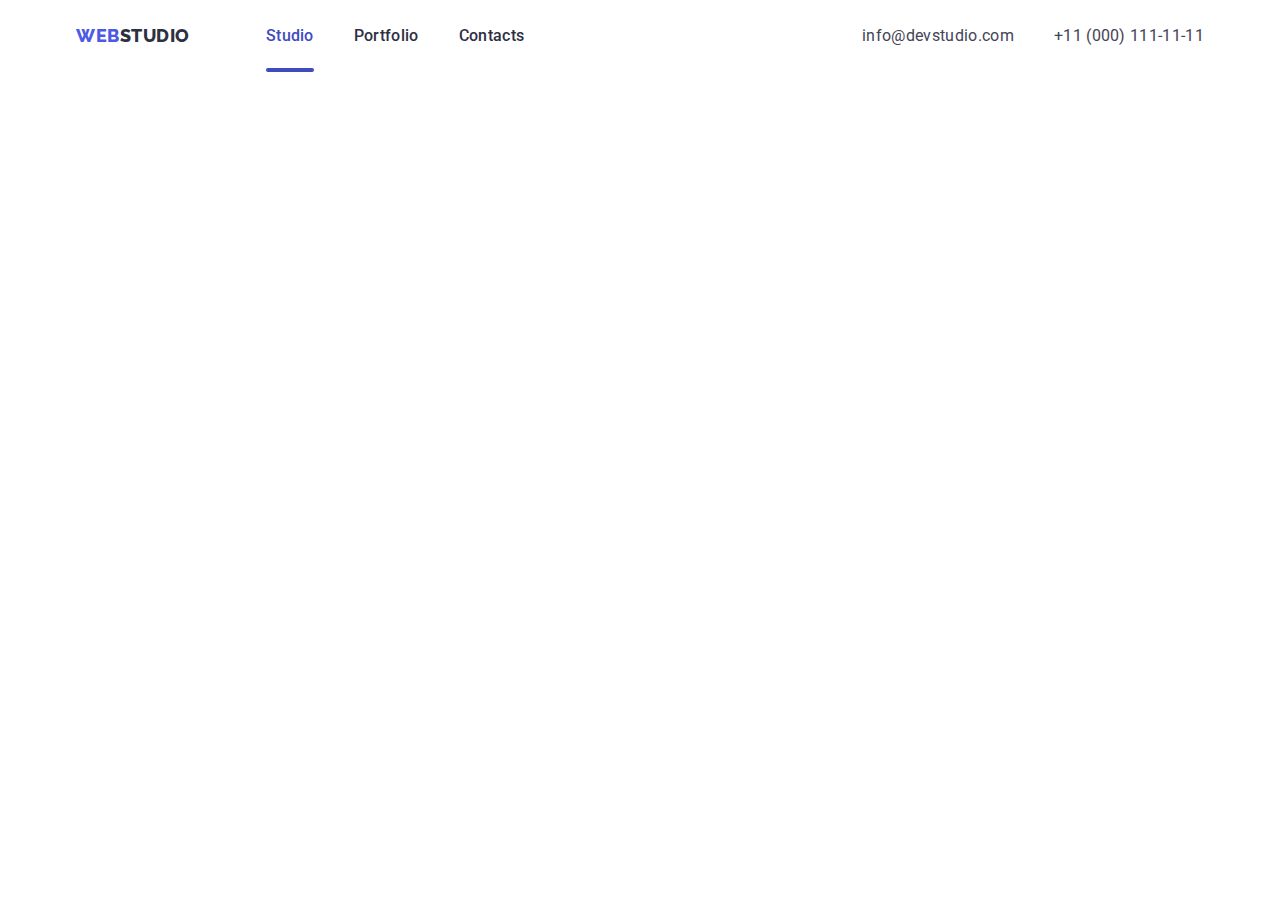
==== index.html @ e3873098 "Ver.0.2" ====
<!DOCTYPE html>
<html lang="en">
	<head>
		<meta charset="UTF-8" />
		<meta http-equiv="X-UA-Compatible" content="IE=edge" />
		<meta name="viewport" content="width=device-width, initial-scale=1.0" />
		<title>WebStudio</title>
		<link rel="preconnect" href="https://fonts.googleapis.com" />
		<link rel="preconnect" href="https://fonts.gstatic.com" crossorigin />
		<link
			href="https://fonts.googleapis.com/css2?family=Raleway:wght@800&family=Roboto:wght@400;500;700&display=swap"
			rel="stylesheet"
		/>
		<link
			rel="stylesheet"
			href="https://cdnjs.cloudflare.com/ajax/libs/modern-normalize/1.1.0/modern-normalize.min.css"
		/>
		<link rel="stylesheet" href="./styles/styleshw7.css" />
		<link rel="stylesheet" href="./styles/mobilestyles.css" />
		<link rel="stylesheet" href="./styles/mobile-menu.css" />
		<link rel="stylesheet" href="./styles/tabletstyles.css" />
		<link rel="stylesheet" href="./styles/desctopstyles.css" />
	</head>
	<body>
		<header>
			<div class="container header-line">
				<nav>
					<a class="logo-head" href="./index.html"><span class="logo-web">WEB</span>STUDIO</a>
					<ul class="navigation-links">
						<li class="nav-link-item"><a href="" class="link active">Studio</a></li>
						<li class="nav-link-item"><a href="./portfolio.html" class="link">Portfolio</a></li>
						<li class="nav-link-item"><a href="" class="link">Contacts</a></li>
					</ul>
				</nav>

				<address>
					<ul class="address-link">
						<li class="addess-link-item"><a href="mailto:info@devstudio.com" class="address">info@devstudio.com</a></li>
						<li class="addess-link-item"><a href="tel:+110001111111" class="address">+11 (000) 111-11-11 </a></li>
					</ul>
				</address>
				<button type="button" class="mobile-menu-open" data-menu-open>
					<svg class="mobile-menu-open-icon" width="32" height="22">
						<use href="./images/icons.svg:icon-Vector-1-converted"></use>
					</svg>
				</button>
			</div>

			<div class="mobile-menu" data-menu>
				<div class="mobile-menu-conainer">
					<button type="button" class="mobile-menu-close-button" data-menu-close>
						<svg class="mobile-menu-close-icon" width="24" height="24">
							<use href="./images/icons.svg:icon-cross"></use>
						</svg>
					</button>

					<ul class="navigation-links-mobile">
						<li class="nav-link-item-mobile">Studio</li>
						<li class="nav-link-item-mobile">Portfolio</li>
						<li class="nav-link-item-mobile">Contacts</li>
					</ul>

					<ul class="address-link-mobile">
						<li class="addess-link-item-mobile"
							><a href="tel:+110001111111" class="address-mobile-phone">+11 (000) 111-11-11 </a></li
						>

						<li class="addess-link-item-mobile"
							><a href="mailto:info@devstudio.com" class="address address-mail-mobile">info@devstudio.com</a></li
						>
					</ul>

					<ul class="card-social-list card-social-list-mobile">
						<li class="card-social-item">
							<a href="" class="card-social-link">
								<svg class="card-social-icon" width="16px" height="16px">
									<use href="./images/icons.svg#icon-instagram"></use>
								</svg> </a
						></li>
						<li class="card-social-item">
							<a href="" class="card-social-link">
								<svg class="card-social-icon" width="16px" height="16px">
									<use href="./images/icons.svg#icon-twitter"></use>
								</svg> </a
						></li>
						<li class="card-social-item">
							<a href="" class="card-social-link">
								<svg class="card-social-icon" width="16px" height="16px">
									<use href="./images/icons.svg#icon-facebook"></use>
								</svg> </a
						></li>
						<li class="card-social-item">
							<a href="" class="card-social-link">
								<svg class="card-social-icon" width="16px" height="16px">
									<use href="./images/icons.svg#icon-linkedin"></use>
								</svg> </a
						></li>
					</ul>
				</div>
			</div>
		</header>

		<!-- <main>
			
			<section class="hero-section">
				<div class="container">
				<h1 class="hero-section-title">Effective Solutions <br> for Your Business</h1>
				<button type="button" data-modal-open class="hero-section-button">Order Service</button>
				</div>
                </section>
			
			

			
			<section class="section-2">
				<div class="container">
				<h2 hidden>Our advantages</h2>
				<ul class="title-list">
					<li >
						<div class="symbol-list-item">
						            <svg class="symbol-list-icon" width="64px">
										<use href="./images/icons.svg#icon-antenna"></use>
									</svg>
						</div>
							
						<h3>Strategy</h3>
						<p class="main-paragraph"> Our goal is to identify the business problem to walk away with the perfect and creative solution. </p>
					</li>
					<li>
						<div class="symbol-list-item">
								    <svg class="symbol-list-icon" width="64px">
										<use href="./images/icons.svg#icon-clock"></use>
									</svg>
							</div>
						<h3>Punctuality</h3>
						<p class="main-paragraph"> Bring the key message to the brand's audience for the best price within the shortest possible time. </p>
					</li>
					<li>
						<div class="symbol-list-item">
								    <svg class="symbol-list-icon" width="64px">
										<use href="./images/icons.svg#icon-diagram"></use>
									</svg>
								
							</div>
						<h3>Diligence</h3>
						<p class="main-paragraph">
							Research and confirm brands that present the strongest digital growth opportunities and minimize risk.
						</p>
					</li>
					<li>
						<div class="symbol-list-item">
								    <svg class="symbol-list-icon" width="64px">
										<use href="./images/icons.svg#icon-astronaut"></use>
									</svg>
						</div>
						<h3>Technologies</h3>
						<p class="main-paragraph"> Design practice focused on digital experiences. We bring forth a deep passion for problem-solving. </p>
					</li>
				</ul>
				</div>
			</section>

		
			<section class="section-3">
				<div class="container">
				<h2 class="our-work-title">What are we doing</h2>
				<ul class="visual-list">
					<li class="visual-work">
						<img src="./images/img21.jpg" alt="PC monitor that shows nice site" width="360" />
					</li>
					<li class="visual-work">
						<img src="./images/img22.jpg" alt="phone display that shows nice application" width="360" />
					</li>
					<li class="visual-work">
						<img src="./images/img23.jpg" alt="laptop and phone with the same picture on thair displays" width="360" />
					</li>
				</ul>
				</div>
			</section>

			
			<section class="fourth-section">
				<div class="container">
				<h2 class="our-team-title">Our Team</h2>
				<ul class="card-titles">
					<li class="team-card">
						<img src="./images/img31.jpg" alt="male photo" width="264" />
						<div class="team-card-sign">
						<h3>Mark Guerrero</h3>
						<p>Product Designer</p>
						<ul class="card-social-list">
							<li class="card-social-item">
								<a href="" class="card-social-link">
									<svg class="card-social-icon" width="16px" height="16px">
										<use href="./images/icons.svg#icon-instagram"></use>
									</svg>
								</a></li>
							<li class="card-social-item">
								<a href="" class="card-social-link">
									<svg class="card-social-icon" width="16px" height="16px">
										<use href="./images/icons.svg#icon-twitter"></use>
									</svg>
								</a></li>
							<li class="card-social-item">
								<a href="" class="card-social-link">
									<svg class="card-social-icon" width="16px" height="16px">
										<use href="./images/icons.svg#icon-facebook"></use>
									</svg>
								</a></li>
							<li class="card-social-item">
								<a href="" class="card-social-link">
									<svg class="card-social-icon" width="16px" height="16px">
										<use href="./images/icons.svg#icon-linkedin"></use>
									</svg>
								</a></li>
						</ul>
						</div>
					</li>

					<li class="team-card">
						<img src="./images/img32.jpg" alt="male photo" width="264" />
						<div class="team-card-sign">
						<h3>Tom Ford</h3>
						<p>Frontend Developer</p>
						<ul class="card-social-list">
							<li class="card-social-item">
								<a href="" class="card-social-link">
									<svg class="card-social-icon" width="16px" height="16px">
										<use href="./images/icons.svg#icon-instagram"></use>
									</svg>
								</a></li>
							<li class="card-social-item">
								<a href="" class="card-social-link">
									<svg class="card-social-icon" width="16px" height="16px">
										<use href="./images/icons.svg#icon-twitter"></use>
									</svg>
								</a></li>
							<li class="card-social-item">
								<a href="" class="card-social-link">
									<svg class="card-social-icon" width="16px" height="16px">
										<use href="./images/icons.svg#icon-facebook"></use>
									</svg>
								</a></li>
							<li class="card-social-item">
								<a href="" class="card-social-link">
									<svg class="card-social-icon" width="16px" height="16px">
										<use href="./images/icons.svg#icon-linkedin"></use>
									</svg>
								</a></li>
						</ul>
						</div>
					</li>

					<li class="team-card">
						<img src="./images/img33.jpg" alt="female photo" width="264" />
						<div class="team-card-sign">
						<h3>Camila Garcia</h3>
						<p>Marketing</p>
						<ul class="card-social-list">
							<li class="card-social-item">
								<a href="" class="card-social-link">
									<svg class="card-social-icon" width="16px" height="16px">
										<use href="./images/icons.svg#icon-instagram"></use>
									</svg>
								</a></li>
							<li class="card-social-item">
								<a href="" class="card-social-link">
									<svg class="card-social-icon" width="16px" height="16px">
										<use href="./images/icons.svg#icon-twitter"></use>
									</svg>
								</a></li>
							<li class="card-social-item">
								<a href="" class="card-social-link">
									<svg class="card-social-icon" width="16px" height="16px">
										<use href="./images/icons.svg#icon-facebook"></use>
									</svg>
								</a></li>
							<li class="card-social-item">
								<a href="" class="card-social-link">
									<svg class="card-social-icon" width="16px" height="16px">
										<use href="./images/icons.svg#icon-linkedin"></use>
									</svg>
								</a></li>
						</ul>
						</div>
					</li class="team-card">

					<li class="team-card">
						<img src="./images/img34.jpg" alt="male photo" width="264" />
						<div class="team-card-sign">
						<h3>Daniel Wilson</h3>
						<p>UI Designer</p>
						<ul class="card-social-list">
							<li class="card-social-item">
								<a href="" class="card-social-link">
									<svg class="card-social-icon" width="16px" height="16px">
										<use href="./images/icons.svg#icon-instagram"></use>
									</svg>
								</a></li>
							<li class="card-social-item">
								<a href="" class="card-social-link">
									<svg class="card-social-icon" width="16px" height="16px">
										<use href="./images/icons.svg#icon-twitter"></use>
									</svg>
								</a></li>
							<li class="card-social-item">
								<a href="" class="card-social-link">
									<svg class="card-social-icon" width="16px" height="16px">
										<use href="./images/icons.svg#icon-facebook"></use>
									</svg>
								</a></li>
							<li class="card-social-item">
								<a href="" class="card-social-link">
									<svg class="card-social-icon" width="16px" height="16px">
										<use href="./images/icons.svg#icon-linkedin"></use>
									</svg>
								</a></li>
						</ul>
						</div>
					</li>
				</ul>
				</div>
			</section>
		</main>

		<section class="section-fifth">
			<div class="container">
				<h2 class="customers-title">Customers</h2>
				<ul class="customers-list">
					<li class="customers-list-item">
						<a href="" class="customers-list-link">
							<svg class="customers-list-icon" width="104px" height="56px">
								<use href="./images/icons.svg#icon-logo1"></use>
							</svg>
						</a>
					</li>
					<li class="customers-list-item">
						<a href="" class="customers-list-link">
							<svg class="customers-list-icon" width="104px" height="56px">
								<use href="./images/icons.svg#icon-logo2"></use>
							</svg>
						</a>
					</li>
					<li class="customers-list-item">
						<a href="" class="customers-list-link">
							<svg class="customers-list-icon" width="104px" height="56px">
								<use href="./images/icons.svg#icon-logo3"></use>
							</svg>
						</a>
					</li>
					<li class="customers-list-item">
						<a href="" class="customers-list-link">
							<svg class="customers-list-icon" width="104px" height="56px">
								<use href="./images/icons.svg#icon-logo4"></use>
							</svg>
						</a>
					</li>
					<li class="customers-list-item">
						<a href="" class="customers-list-link">
							<svg class="customers-list-icon" width="104px" height="56px">
								<use href="./images/icons.svg#icon-logo5"></use>
							</svg>
						</a>
					</li>
					<li class="customers-list-item">
						<a href="" class="customers-list-link">
							<svg class="customers-list-icon" width="104px" height="56px">
								<use href="./images/icons.svg#icon-logo6"></use>
							</svg>
						</a>
					</li>
				</ul>
			</div>
			

		</section>


		<footer>
			<div class="container footer-line">
			<div> 
			<a class="logo-footer" href="./index.html"><span class="logo-web">WEB</span>STUDIO</a>
			<p class="footer-text"> Increase the flow of customers and sales for your business with digital marketing & growth solutions. </p>
			</div>
			<div class="social-media">
				<h4 class="social-media-title">Social media</h4>
				<ul class="social-media-list">
					<li class="cocial-media-item">
						<a href="" class="social-media-link">
							<svg class="social-media-icon" width="24px" height="24px">
								<use href="./images/icons.svg#icon-instagram"></use>
							</svg>
						</a>
					</li>
					<li class="cocial-media-item">
						<a href="" class="social-media-link">
							<svg class="social-media-icon" width="24px" height="24px">
								<use href="./images/icons.svg#icon-twitter"></use>
							</svg>
						</a>
					</li>
					<li class="cocial-media-item">
						<a href="" class="social-media-link">
							<svg class="social-media-icon" width="24px" height="24px">
								<use href="./images/icons.svg#icon-facebook"></use>
							</svg>
						</a>
					</li>
					<li class="cocial-media-item">
						<a href="" class="social-media-link">
							<svg class="social-media-icon" width="24px" height="24px">
								<use href="./images/icons.svg#icon-linkedin"></use>
							</svg>
						</a>
					</li>
				</ul>
			</div>
			



			<div class="subscribe-form">
               <h4 class="subscribe-title">Subscribe</h4>
			   <form class="subscribe-form-item">
				<label class="subscribe-field-item">
					<input type="email" class="email-text" name="mail" id="mail" placeholder="E-mail">
				</label>
				<button type="submit" class="subscribe-title-item">
					<ul class="subscribe-field">
						<li class="subscribe-style-title">Subscribe</li>
						<li><a href="">
							<svg class="subscribe-svg-item" width="24px" height="20px">
								<use href="./images/icons.svg#icon-plane"></use></svg></a></li>
					</ul>
				</button>
			   </form>

			</div>
		</div>
		</footer>
		



		<div class="backdrop is-hidden" data-modal>
			<div class="modal">
				<button type="button" data-modal-close class="modal-close">
					<svg class="modal-close-btn-icon" width="8px" height="8px">
						<use href="./images/icons.svg#icon-cross"></use>
					</svg>
				</button>
				<h3 class="modal-window-title">Leave your contacts and we will call you back</h3>
				<form class="modal-form">
					
					    <label for="name" class="form-title">Name</label>
						<div class="input-with-icon">
					      <input type="text" name="name" id="name" class="form-input">
					      
							<svg class="form-logo-item" width="12px" height="12px">
							<use href="./images/icons.svg#icon-personicon"></use></svg>
						</div>
					
					<label for="tel" class="form-title">Phone</label>
					<div class="input-with-icon">
					<input type="tel" name="phone" id="tel" class="form-input">
					
						<svg class="form-logo-item" width="13px" height="13px">
						<use href="./images/icons.svg#icon-phoneicon"></use></svg>
				   </div>

					<label for="mail-title" class="form-title" >Email</label>
					<div class="input-with-icon">
					<input type="email" name="mail" id="mail-title" class="form-input">
					
						<svg class="form-logo-item form-logo-item-mail" width="15px" height="12px">
						<use href="./images/icons.svg#icon-mailicon"></use></svg>
				    </div>
				
					<label for="comment" class="form-title">Comment</label>
					<textarea name="comment" id="comment" rows="10" class="comment-input"></textarea>

				
					<input class="checkbox" type="checkbox" name="user-agreement-confirmation" value="" id="checkbox-agree">
                    <label class="agriment-item" for="checkbox-agree">I accept the terms and conditions of the <a href="" class="privat-policy-item">Privacy Policy</a></label>

					
					<div class="form-send-button">
						<button type="submit" class="send-button-item">Send</button>
					</div>
					
				</form>
			</div>
		</div>
		<script src="./js/modal.js"></script>-->
		<script src="./js/mobile-menu.js"></script>
	</body>
</html>
---- styles/styleshw7.css ----
:root {
	--primary-title-color: #2e2f42;
	--primary-text-color: #434455;
	--secondary-background-color: #2e2f42;
	--hover-link-color: #404bbf;
}
/* --------styles reset------ */
h1,
h2,
h3,
h4,
h5,
p {
	margin: 0;
	padding: 0;
}
img {
	display: block;
	width: 100%;
	height: auto;
}
.section {
	margin-top: 0;
	margin-bottom: 0;
}
ul {
	margin: 0;
	padding: 0;
}
/* due to this we can cancell default outline !!!!!!!!!!!!!! */
input,
textarea {
	outline: none;
}
/* ___________________________________________________________ */
/* --------------------------------- */

body {
	background-color: #fff;
	color: #434455;

	font-family: Roboto;
	font-size: 16px;
	font-weight: 400;
	line-height: 1.5;
	letter-spacing: 0.02em;

	list-style: none;
	margin: 0;
}

ul {
	list-style-type: none;
}
/* -------------------------------------------------------head and footer---------------------------------------------- */
/* ---------logo head------------ */
.logo-head,
.logo-footer {
	font-family: Raleway;
	font-size: 18px;
	font-weight: 800;
	line-height: 1.33;
	letter-spacing: 0.03em;
}
.logo-head {
	color: var(--primary-title-color);
}
/* ------------logo footer---------- */
.logo-footer {
	color: #f4f4fd;
}
.logo-web {
	color: #4d5ae5;
}

/* delating outlines of the links  */
a {
	text-decoration: none;
}
/* ---------- */

.navigation-links .link {
	font-size: 16px;
	font-weight: 500;
	line-height: 1.5;
	letter-spacing: 0.02em;

	color: var(--primary-title-color);

	transition-property: color;
	transition-duration: 250ms;
	transition-timing-function: cubic-bezier(0.4, 0, 0.2, 1);
}

.navigation-links .link:focus,
.navigation-links .link:hover {
	color: var(--hover-link-color);
}

.border-header {
	border-bottom: 1px solid #e7e9fc;
}

/* changing address font and color */
.address {
	font-style: normal;
	font-family: Roboto;
	font-size: 16px;
	font-weight: 400;
	line-height: 1.5;
	letter-spacing: 0.02em;

	color: var(--primary-text-color);

	transition-property: color;
	transition-duration: 250ms;
	transition-timing-function: cubic-bezier(0.4, 0, 0.2, 1);
}

.address:focus,
.address:hover {
	color: var(--hover-link-color);
}
/* _____________________________________________________________________________________________________________________________________ */

.container {
	width: 100%;
	padding-left: 15px;
	padding-right: 15px;
	margin: 0 auto;
}

.header-line {
	display: flex;
	/* align-items: center; */
	/* padding-top: 24px;
	padding-bottom: 24px; */
}
---- styles/mobilestyles.css ----
@media screen and (min-width: 480px) {
	.container {
		max-width: 428px;
	}
	.navigation-links .active::after {
		content: "";
		display: block;
		width: 100%;
		height: 4px;
		background-color: var(--hover-link-color); /* change to the desired color */
		margin-top: 5px;
		/* adjust to the desired distance from the link */
		border-radius: 2px;
		position: relative;
		bottom: -14.5px;
	}
}

@media screen and (min-width: 0) and (max-width: 767px) {
	.header-line {
		padding-top: 24px;
		padding-bottom: 24px;
	}
	.navigation-links,
	.address-link {
		display: none;
	}
	.mobile-menu-open {
		margin-left: auto;
	}

	.mobile-menu-open {
		background-color: transparent;
		padding: 0;
		line-height: 0;
		/* border: none; */

		/* background-color: aqua; */

		/* display: inline-block;
		stroke-width: 0;
		stroke: tomato;
		fill: tomato;
		color: aquamarine; */
	}
	.mobile-menu-open-icon {
		fill: tomato;
	}
	button {
		cursor: pointer;
	}

	/* button,
	input[type="button"],
	input[type="submit"] {
		cursor: pointer;
	} */

	/* ____________________________mobile menu________________________________________ */
	.mobile-menu {
		position: fixed;
		width: 100%;
		height: 100%;

		top: 0;
		left: 0;
		z-index: 1000;

		background-color: #fcfcfc;

		opacity: 0;
		visibility: hidden;
		pointer-events: none;
		transition: opacity 500ms linear visibility 500ms linear;
	}
	.mobile-menu.is-open {
		opacity: 1;
		visibility: visible;
		pointer-events: auto;
	}

	/* .mobile-menu-conainer {
		position: relative;
		padding-left: 40px;
		padding-right: 24px;
	} */
	.mobile-menu-conainer {
		display: flex;
		flex-direction: column;
		position: relative;
		padding-left: 40px;
		padding-right: 24px;
		padding-top: 80px;
		background-color: aqua;
		height: 100%;
	}

	.mobile-menu-close-button {
		position: absolute;
		top: 24px;
		right: 24px;

		padding: 0;
		background-color: transparent;
		border: none;
		background-color: tomato;
		border-radius: 50%;
	}

	.mobile-menu-close-icon {
		display: block;
		/* fill: aqua; */
	}

	/* .address-link-mobile {
		
	} */

	.card-social-list-mobile {
		display: flex;
		justify-content: space-between;
		margin-top: auto;
		padding-bottom: 40px;
	}
	.card-social-list-mobile:last-child {
		padding-right: 40px;
	}

	.nav-link-item-mobile:not(:last-child) {
		margin-bottom: 40px;
	}

	.nav-link-item-mobile {
		font-size: 36px;
		font-weight: 700;
		line-height: 0.9;
		letter-spacing: 0.02em;
		text-align: left;
		color: #2e2f42;
	}
	.address-mobile-phone {
		/* padding-right: 35px; */
		font-size: 36px;
		font-weight: 700;
		line-height: 0.9;
		letter-spacing: 0.02em;
		text-align: left;

		color: #4d5ae5;
		/* margin-top: 284px; */
		/* margin-bottom: 40px; */
	}
	.address-mail-mobile {
		font-size: 20px;
		font-weight: 500;
		line-height: 24px;
		letter-spacing: 0.02em;
		text-align: left;
	}
}
---- styles/mobile-menu.css ----
/* .mobile-menu {
	position: fixed;
	width: 100%;
	height: 100%;
	top: 0;
	left: 0;

	background-color: #fcfcfc;
} */
---- styles/tabletstyles.css ----
@media screen and (min-width: 768px) {
	.container {
		max-width: 768px;
	}
	.header-line {
		display: flex;
		justify-content: space-between;
	}
	nav {
		display: flex;
	}

	.navigation-links {
		display: flex;
		gap: 40px;
	}
	.mobile-menu-open {
		display: none;
	}
	.navigation-links .active::after {
		content: "";
		display: block;
		width: 100%;
		height: 4px;
		background-color: var(--hover-link-color); /* change to the desired color */
		margin-top: 5px;
		/* adjust to the desired distance from the link */
		border-radius: 2px;
		position: relative;
		bottom: -14.5px;
	}
	nav .link.active {
		color: var(--hover-link-color);
	}

	.mobile-menu {
		display: none;
	}
}

@media screen and (min-width: 768px) and (max-width: 1199px) {
	.logo-head {
		margin-right: 120px;
	}

	.address {
		font-family: Roboto;
		font-size: 12px;
		font-weight: 400;
		line-height: 0.86;
		letter-spacing: 0.04em;
		text-align: left;
	}
	nav {
		padding-top: 24px;
	}
	.address-link {
		margin: 0;
		padding-top: 14px;
		padding-bottom: 16px;
	}
	.addess-link-item:not(:last-child) {
		margin-bottom: -4px;
	}
}
---- styles/desctopstyles.css ----
@media screen and (min-width: 1200px) {
	.container {
		max-width: 1158px;
	}

	.address-link {
		display: flex;
	}
	.addess-link-item:not(:last-child) {
		margin-right: 40px;
	}

	.logo-head {
		margin-right: 76px;
	}

	.header-line {
		padding-top: 24px;
		padding-bottom: 24px;
	}
}
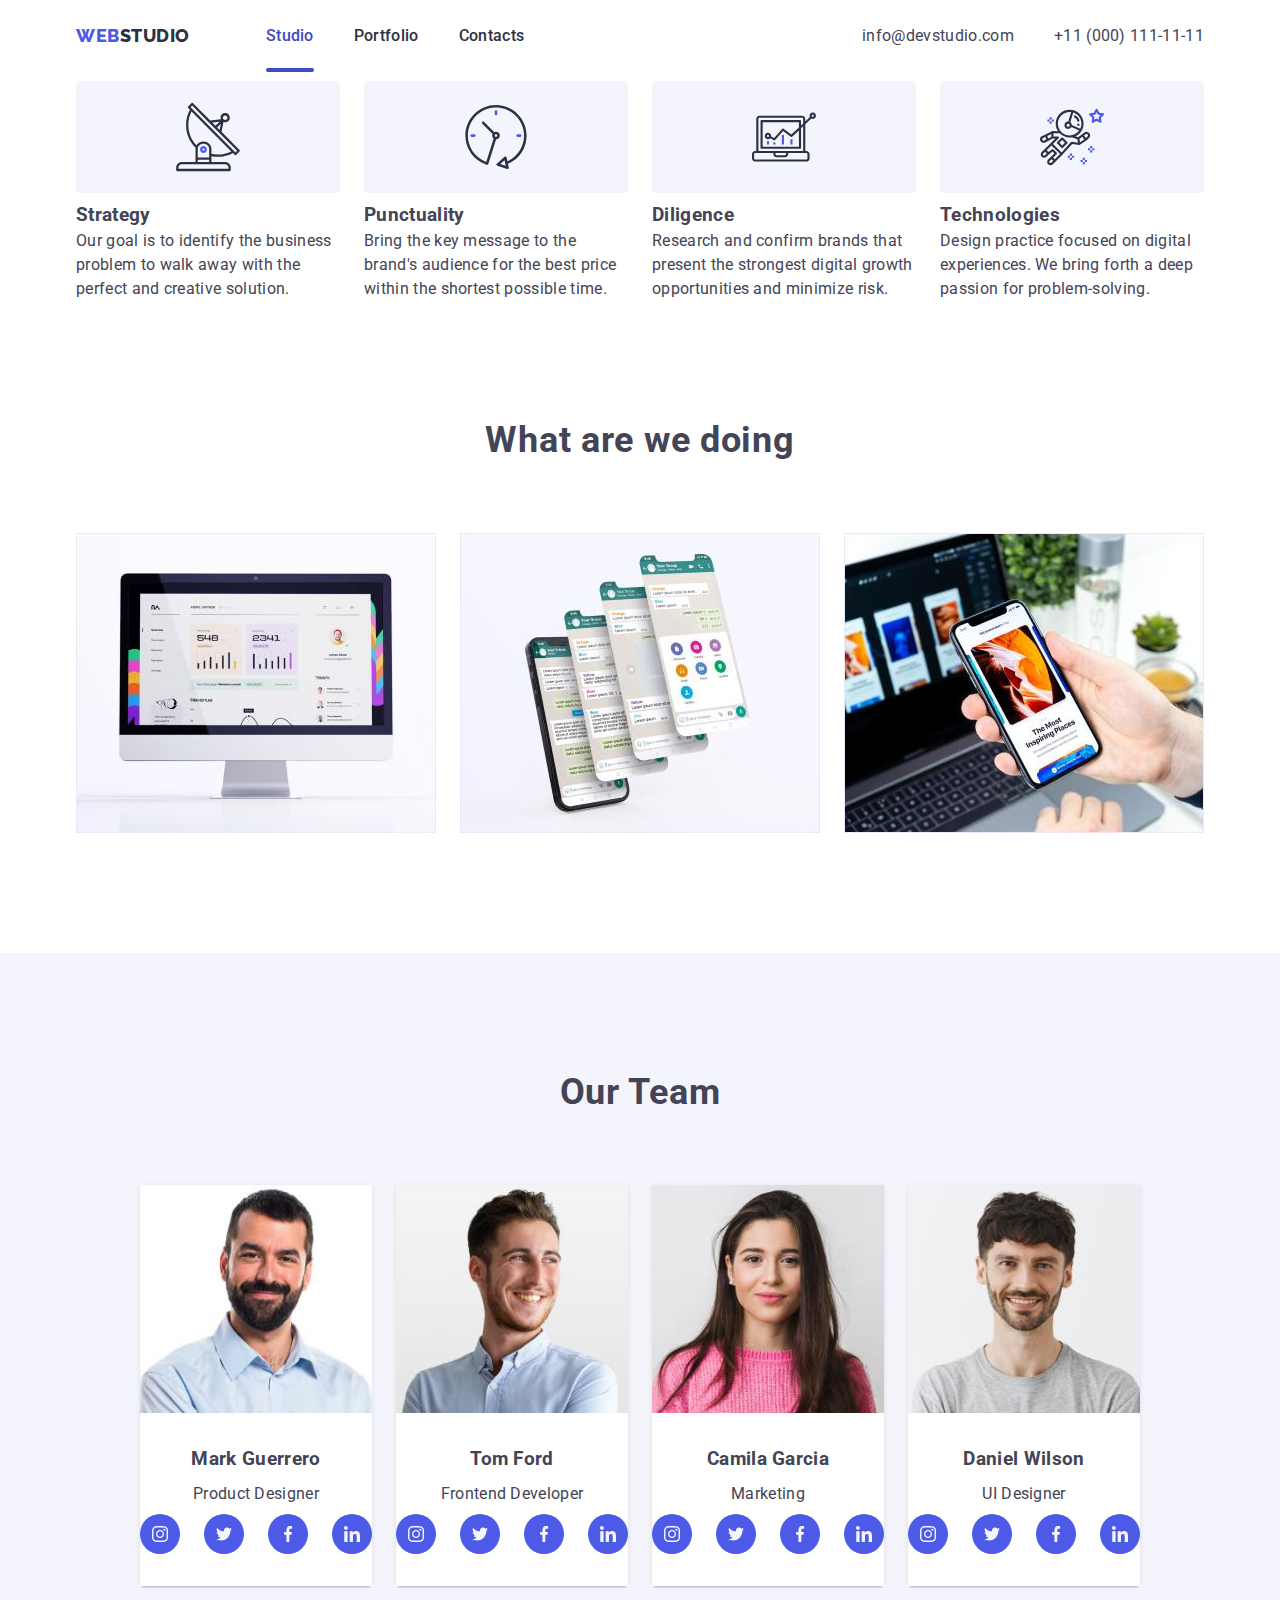
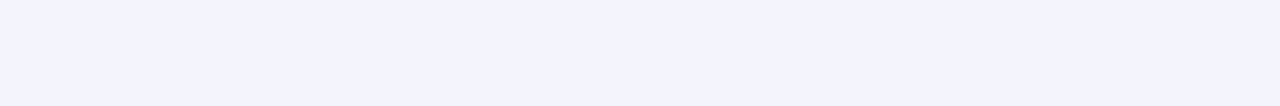
==== commit dccd1356: "ver.2" ====
--- a/index.html
+++ b/index.html
@@ -100,94 +100,100 @@
 			</div>
 		</header>
 
-		<!-- <main>
-			
-			<section class="hero-section">
+		<main>
+			<!-- <section class="hero-section">
 				<div class="container">
-				<h1 class="hero-section-title">Effective Solutions <br> for Your Business</h1>
-				<button type="button" data-modal-open class="hero-section-button">Order Service</button>
+					<h1 class="hero-section-title"
+						>Effective Solutions <br />
+						for Your Business</h1
+					>
+					<button type="button" data-modal-open class="hero-section-button">Order Service</button>
 				</div>
-                </section>
-			
-			
-
-			
+			</section> -->
+
 			<section class="section-2">
 				<div class="container">
-				<h2 hidden>Our advantages</h2>
-				<ul class="title-list">
-					<li >
-						<div class="symbol-list-item">
-						            <svg class="symbol-list-icon" width="64px">
-										<use href="./images/icons.svg#icon-antenna"></use>
-									</svg>
-						</div>
-							
-						<h3>Strategy</h3>
-						<p class="main-paragraph"> Our goal is to identify the business problem to walk away with the perfect and creative solution. </p>
-					</li>
-					<li>
-						<div class="symbol-list-item">
-								    <svg class="symbol-list-icon" width="64px">
-										<use href="./images/icons.svg#icon-clock"></use>
-									</svg>
+					<h2 hidden>Our advantages</h2>
+					<ul class="title-list">
+						<li class="title-list-mobile">
+							<div class="symbol-list-item">
+								<svg class="symbol-list-icon" width="64px">
+									<use href="./images/icons.svg#icon-antenna"></use>
+								</svg>
 							</div>
-						<h3>Punctuality</h3>
-						<p class="main-paragraph"> Bring the key message to the brand's audience for the best price within the shortest possible time. </p>
-					</li>
-					<li>
-						<div class="symbol-list-item">
-								    <svg class="symbol-list-icon" width="64px">
-										<use href="./images/icons.svg#icon-diagram"></use>
-									</svg>
-								
+
+							<h3 class="mobile-h3-title">Strategy</h3>
+							<p class="main-paragraph main-paragraph-mobile">
+								Our goal is to identify the business problem to walk away with the perfect and creative solution.
+							</p>
+						</li>
+						<li class="title-list-mobile">
+							<div class="symbol-list-item">
+								<svg class="symbol-list-icon" width="64px">
+									<use href="./images/icons.svg#icon-clock"></use>
+								</svg>
 							</div>
-						<h3>Diligence</h3>
-						<p class="main-paragraph">
-							Research and confirm brands that present the strongest digital growth opportunities and minimize risk.
-						</p>
-					</li>
-					<li>
-						<div class="symbol-list-item">
-								    <svg class="symbol-list-icon" width="64px">
-										<use href="./images/icons.svg#icon-astronaut"></use>
-									</svg>
-						</div>
-						<h3>Technologies</h3>
-						<p class="main-paragraph"> Design practice focused on digital experiences. We bring forth a deep passion for problem-solving. </p>
-					</li>
-				</ul>
+							<h3 class="mobile-h3-title">Punctuality</h3>
+							<p class="main-paragraph">
+								Bring the key message to the brand's audience for the best price within the shortest possible time.
+							</p>
+						</li>
+						<li class="title-list-mobile">
+							<div class="symbol-list-item">
+								<svg class="symbol-list-icon" width="64px">
+									<use href="./images/icons.svg#icon-diagram"></use>
+								</svg>
+							</div>
+							<h3 class="mobile-h3-title">Diligence</h3>
+							<p class="main-paragraph">
+								Research and confirm brands that present the strongest digital growth opportunities and minimize risk.
+							</p>
+						</li>
+						<li class="title-list-mobile">
+							<div class="symbol-list-item">
+								<svg class="symbol-list-icon" width="64px">
+									<use href="./images/icons.svg#icon-astronaut"></use>
+								</svg>
+							</div>
+							<h3 class="mobile-h3-title">Technologies</h3>
+							<p class="main-paragraph">
+								Design practice focused on digital experiences. We bring forth a deep passion for problem-solving.
+							</p>
+						</li>
+					</ul>
 				</div>
 			</section>
 
-		
 			<section class="section-3">
 				<div class="container">
-				<h2 class="our-work-title">What are we doing</h2>
-				<ul class="visual-list">
-					<li class="visual-work">
-						<img src="./images/img21.jpg" alt="PC monitor that shows nice site" width="360" />
-					</li>
-					<li class="visual-work">
-						<img src="./images/img22.jpg" alt="phone display that shows nice application" width="360" />
-					</li>
-					<li class="visual-work">
-						<img src="./images/img23.jpg" alt="laptop and phone with the same picture on thair displays" width="360" />
-					</li>
-				</ul>
+					<h2 class="our-work-title">What are we doing</h2>
+					<ul class="visual-list">
+						<li class="visual-work">
+							<img src="./images/img21.jpg" alt="PC monitor that shows nice site" width="360" />
+						</li>
+						<li class="visual-work">
+							<img src="./images/img22.jpg" alt="phone display that shows nice application" width="360" />
+						</li>
+						<li class="visual-work">
+							<img
+								src="./images/img23.jpg"
+								alt="laptop and phone with the same picture on thair displays"
+								width="360"
+							/>
+						</li>
+					</ul>
 				</div>
 			</section>
 
-			
 			<section class="fourth-section">
-				<div class="container">
+				<div class="container container-fourth-section">
 				<h2 class="our-team-title">Our Team</h2>
 				<ul class="card-titles">
 					<li class="team-card">
 						<img src="./images/img31.jpg" alt="male photo" width="264" />
 						<div class="team-card-sign">
 						<h3>Mark Guerrero</h3>
-						<p>Product Designer</p>
+						<p class="profeccion-title-mobile">Product Designer</p>
 						<ul class="card-social-list">
 							<li class="card-social-item">
 								<a href="" class="card-social-link">
@@ -323,7 +329,7 @@
 			</section>
 		</main>
 
-		<section class="section-fifth">
+		<!-- <section class="section-fifth">
 			<div class="container">
 				<h2 class="customers-title">Customers</h2>
 				<ul class="customers-list">
@@ -373,10 +379,9 @@
 			</div>
 			
 
-		</section>
-
-
-		<footer>
+		</section> -->
+
+		<!-- <footer>
 			<div class="container footer-line">
 			<div> 
 			<a class="logo-footer" href="./index.html"><span class="logo-web">WEB</span>STUDIO</a>
@@ -437,12 +442,9 @@
 
 			</div>
 		</div>
-		</footer>
-		
-
-
-
-		<div class="backdrop is-hidden" data-modal>
+		</footer> -->
+
+		<!-- <div class="backdrop is-hidden" data-modal>
 			<div class="modal">
 				<button type="button" data-modal-close class="modal-close">
 					<svg class="modal-close-btn-icon" width="8px" height="8px">
@@ -490,8 +492,8 @@
 					
 				</form>
 			</div>
-		</div>
-		<script src="./js/modal.js"></script>-->
+		</div> -->
+		<!-- <script src="./js/modal.js"></script> -->
 		<script src="./js/mobile-menu.js"></script>
 	</body>
 </html>
--- a/styles/styleshw7.css
+++ b/styles/styleshw7.css
@@ -136,3 +136,14 @@
 	/* padding-top: 24px;
 	padding-bottom: 24px; */
 }
+.section-3 {
+	display: none;
+}
+
+/* ___________________copy from previous css (social icons)_______________________________ */
+.team-card {
+	box-shadow: 0px 1px 6px rgba(46, 47, 66, 0.08), 0px 1px 1px rgba(46, 47, 66, 0.16), 0px 2px 1px rgba(46, 47, 66, 0.08);
+	border-radius: 0px 0px 4px 4px;
+}
+
+/* ________________________________________________________________________________ */
--- a/styles/mobilestyles.css
+++ b/styles/mobilestyles.css
@@ -14,6 +14,75 @@
 		position: relative;
 		bottom: -14.5px;
 	}
+
+	.hero-section-title {
+		font-family: Roboto;
+		margin-bottom: 48px;
+		margin-top: 0;
+		min-width: 496px;
+		color: #fff;
+		font-style: normal;
+		font-weight: 700;
+		font-size: 56px;
+		line-height: 1.07;
+		letter-spacing: 0.02em;
+		text-align: center;
+	}
+
+	/* ---------------------------------------------section 4----------------------------------------------------------- */
+	.fourth-section {
+		background-color: #f4f4fd;
+	}
+	.our-team-title {
+		font-size: 36px;
+		font-weight: 700;
+		line-height: 1.11;
+		letter-spacing: 0.02em;
+		text-align: center;
+		margin-bottom: 72px;
+	}
+
+	.card-social-list {
+		display: flex;
+		gap: 24px;
+		justify-content: center;
+		margin-top: 8px;
+		/* padding-bottom: 32px; */
+	}
+	.card-social-item {
+		width: 40px;
+		height: 40px;
+	}
+	.card-social-link {
+		display: flex;
+		justify-content: center;
+		align-items: center;
+		width: 100%;
+		height: 100%;
+		border-radius: 50%;
+		background-color: #4d5ae5;
+
+		transition-property: background-color;
+		transition-duration: 250ms;
+		transition-timing-function: cubic-bezier(0.4, 0, 0.2, 1);
+	}
+	.card-social-link:hover,
+	.card-social-link:focus {
+		background-color: #404bbf;
+	}
+	.team-card h3 {
+		text-align: center;
+		margin-bottom: 8px;
+	}
+	.team-card p {
+		text-align: center;
+	}
+	.team-card-sign {
+		padding-top: 32px;
+		padding-bottom: 32px;
+		background-color: #fff;
+	}
+	/* ____________________________________________________________________________________________________________________ */
 }
 
 @media screen and (min-width: 0) and (max-width: 767px) {
@@ -91,7 +160,7 @@
 		padding-left: 40px;
 		padding-right: 24px;
 		padding-top: 80px;
-		background-color: aqua;
+
 		height: 100%;
 	}
 
@@ -119,7 +188,7 @@
 	.card-social-list-mobile {
 		display: flex;
 		justify-content: space-between;
-		margin-top: auto;
+		margin-top: 48px;
 		padding-bottom: 40px;
 	}
 	.card-social-list-mobile:last-child {
@@ -147,8 +216,6 @@
 		text-align: left;
 
 		color: #4d5ae5;
-		/* margin-top: 284px; */
-		/* margin-bottom: 40px; */
 	}
 	.address-mail-mobile {
 		font-size: 20px;
@@ -157,4 +224,102 @@
 		letter-spacing: 0.02em;
 		text-align: left;
 	}
+	.address-link-mobile {
+		margin-top: auto;
+	}
+	.addess-link-item-mobile:last-child {
+		margin-top: 40px;
+	}
+	/* ----------------------------------------------------------section 2---------------------------------------------------- */
+	.symbol-list-item {
+		display: none;
+	}
+	h3 {
+		font-size: 36px;
+		font-weight: 700;
+		line-height: 1.11;
+		letter-spacing: 0.02em;
+		text-align: center;
+	}
+	.main-paragraph {
+		font-size: 16px;
+		font-weight: 500;
+		line-height: 1.5;
+		letter-spacing: 0.02em;
+		text-align: left;
+	}
+
+	.title-list {
+		padding-top: 96px;
+		padding-bottom: 96px;
+	}
+	.mobile-h3-title {
+		margin-bottom: 8px;
+	}
+
+	.title-list-mobile:not(:first-child) {
+		margin-top: 72px;
+	}
+
+	/* .main-paragraph-mobile:not(:last-child) {
+		margin-bottom: 72px;
+	} */
+
+	/* __________________________________________________________________________________________________________________________ */
+
+	/* ------------------------------------------dection 4--------------------------------------------------------------------- */
+	.our-team-title {
+		text-align: center;
+	}
+	/* .card-titles {
+		padding-left: 82px;
+		padding-right: 82px;
+	} */
+	.fourth-section {
+		background-color: #f4f4fd;
+		padding: 96px 82px;
+		/* padding-left: auto;
+		padding-right: auto; */
+	}
+	.card-social-list {
+		display: flex;
+		gap: 24px;
+		justify-content: center;
+		margin-top: 8px;
+		/* padding-bottom: 32px; */
+	}
+
+	.card-social-item {
+		width: 40px;
+		height: 40px;
+	}
+	.card-social-link {
+		display: flex;
+		justify-content: center;
+		align-items: center;
+		width: 100%;
+		height: 100%;
+		border-radius: 50%;
+		background-color: #4d5ae5;
+
+		transition-property: background-color;
+		transition-duration: 250ms;
+		transition-timing-function: cubic-bezier(0.4, 0, 0.2, 1);
+	}
+	.card-social-link:hover,
+	.card-social-link:focus {
+		background-color: #404bbf;
+	}
+	.team-card-sign {
+		padding-top: 32px;
+		padding-bottom: 32px;
+		background-color: #fff;
+	}
+	.team-card p {
+		text-align: center;
+	}
+	.team-card:not(:last-child) {
+		margin-bottom: 72px;
+	}
+	/* ___________________________________________________________________________________________________________________________ */
 }
--- a/styles/tabletstyles.css
+++ b/styles/tabletstyles.css
@@ -37,6 +37,7 @@
 		display: none;
 	}
 }
+/* 88888888888888888888888888888888888888888888888888888888888888888888888888888888888888888888888888888888888888888888888888888 */
 
 @media screen and (min-width: 768px) and (max-width: 1199px) {
 	.logo-head {
@@ -62,4 +63,54 @@
 	.addess-link-item:not(:last-child) {
 		margin-bottom: -4px;
 	}
+
+	/* ----------------------------------------------------------section 2------------------------------------------------------ */
+
+	.symbol-list-item {
+		display: none;
+	}
+	h3 {
+		font-style: medium;
+		font-size: 36px;
+		font-weight: 700;
+		line-height: 1.11;
+		letter-spacing: 0.02em;
+		text-align: left;
+	}
+	.main-paragraph {
+		font-size: 16px;
+		font-weight: 500;
+		line-height: 1.5;
+		letter-spacing: 0.02em;
+		text-align: left;
+	}
+	/* {.section-2
+	} */
+
+	.title-list {
+		display: flex;
+		flex-wrap: wrap;
+		gap: 24px;
+	}
+	.title-list-mobile {
+		width: 356px;
+	}
+	.title-list {
+		padding-top: 96px;
+		padding-bottom: 96px;
+	}
+
+	/* _____________________________________________________________________________________________________________________________ */
+
+	/* --------------------------------------------------------------section 4------------------------------------------------------- */
+	.card-titles {
+		display: flex;
+		flex-wrap: wrap;
+		gap: 24px;
+		justify-content: center;
+	}
+	.container-fourth-section {
+		padding-top: 96px;
+		padding-bottom: 96px;
+	}
 }
--- a/styles/desctopstyles.css
+++ b/styles/desctopstyles.css
@@ -18,4 +18,59 @@
 		padding-top: 24px;
 		padding-bottom: 24px;
 	}
+	/* -----------------------------------------------------section 2------------------------------------------------------------ */
+	.title-list,
+	.visual-list {
+		display: flex;
+		justify-content: space-between;
+		padding-left: 0;
+		gap: 24px;
+	}
+	.symbol-list-item {
+		display: flex;
+		height: 112px;
+		width: 264px;
+		background-color: #f4f4fd;
+		justify-content: center;
+		align-items: center;
+		border-radius: 4px;
+		margin-bottom: 8px;
+	}
+	/* _____________________________________________________________________________________________________________________________ */
+
+	/* ----------------------------------------------------------section 3----------------------------------------------------------- */
+	.section-3 {
+		display: block;
+		padding-top: 120px;
+		padding-bottom: 120px;
+	}
+	.our-work-title {
+		margin-bottom: 72px;
+		text-align: center;
+
+		font-size: 36px;
+		font-weight: 700;
+		line-height: 1.11;
+		letter-spacing: 0.02em;
+	}
+
+	/* ____________________________________________________________________________________________________________________________ */
+
+	/* --------------------------------------------------------------section 4---------------------------------------------------- */
+
+	.card-titles {
+		display: flex;
+		gap: 24px;
+		justify-content: center;
+	}
+	.container-fourth-section {
+		padding-top: 120px;
+		padding-bottom: 120px;
+		padding-left: 156px;
+		padding-right: 156px;
+	}
+	.fourth-section {
+		max-width: 1440px;
+		margin: 0 auto;
+	}
 }
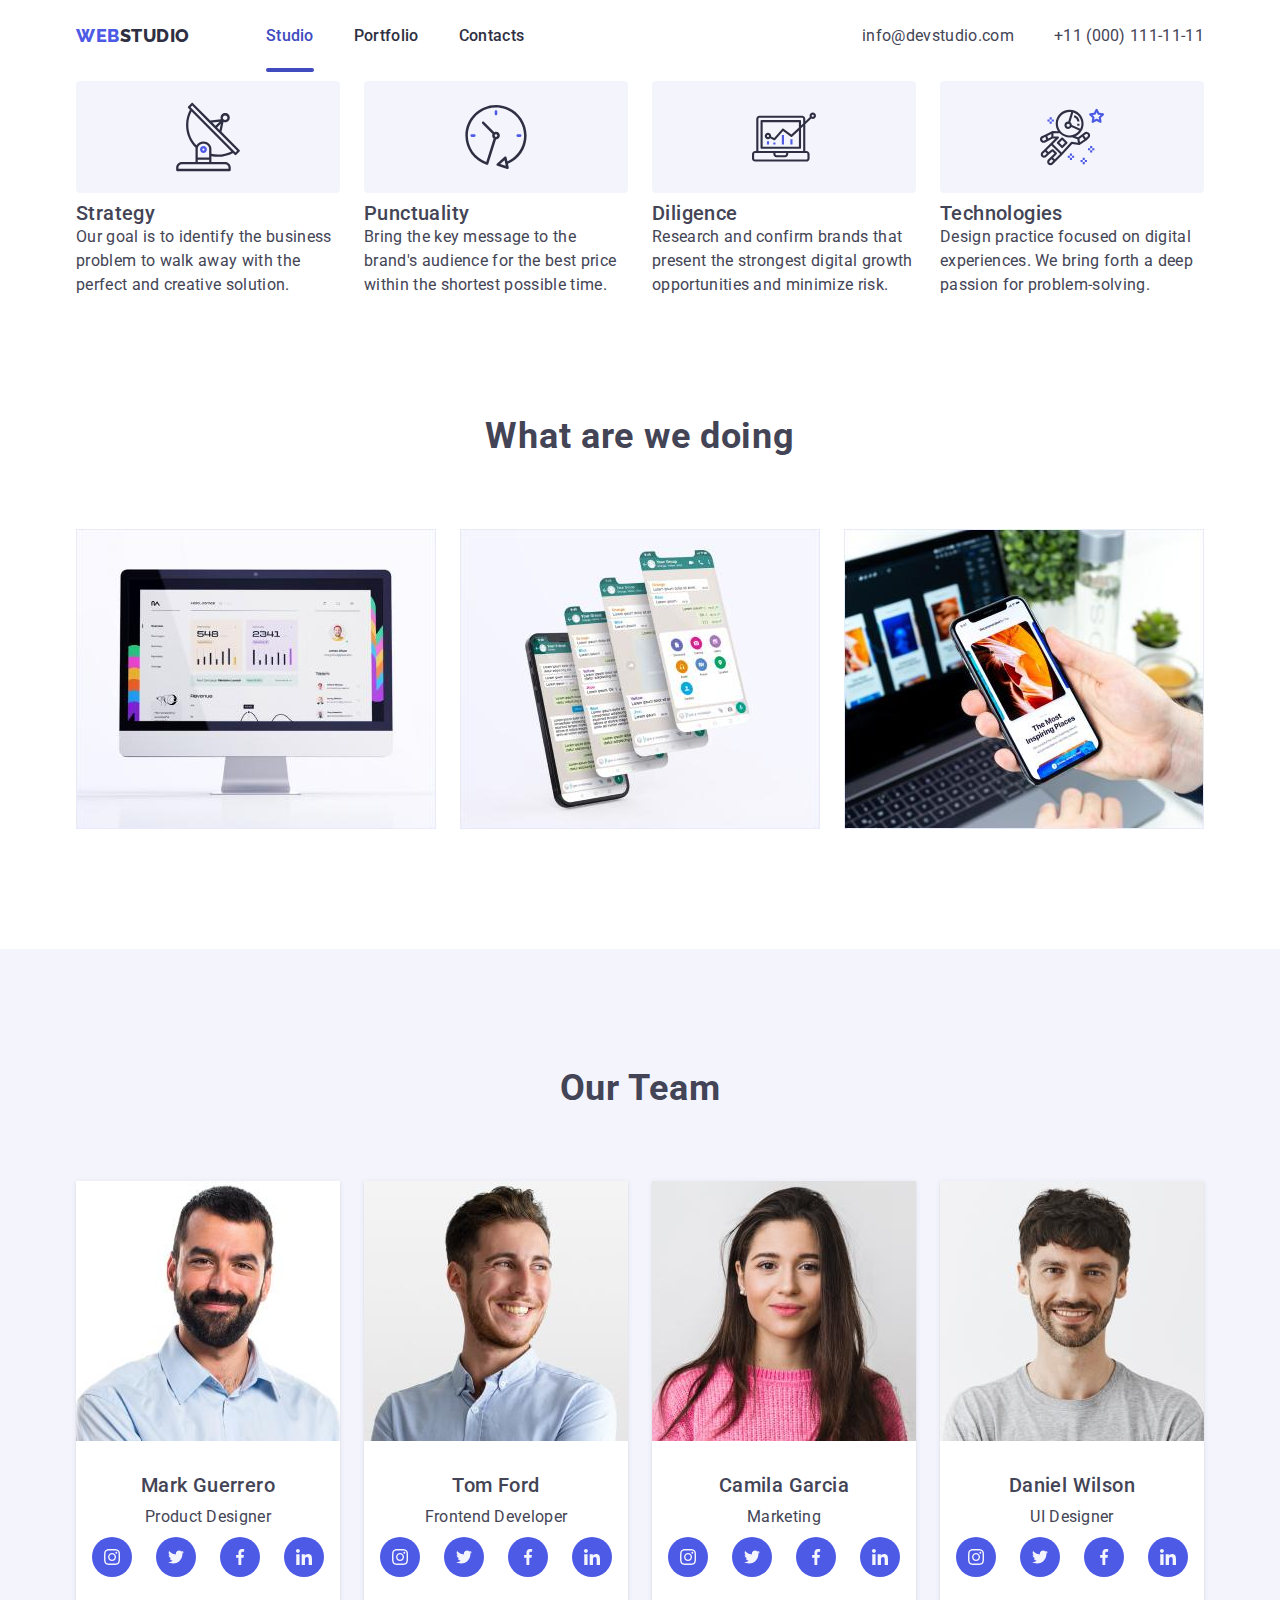
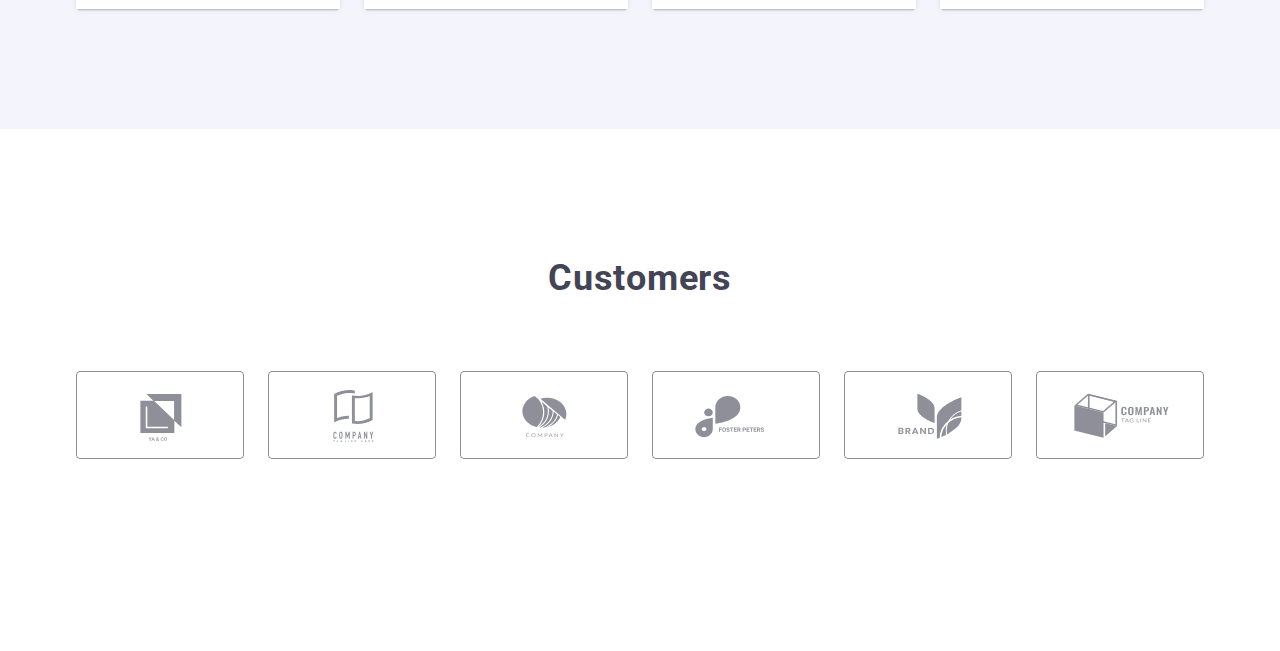
==== commit da0a905b: "Ver 3" ====
--- a/index.html
+++ b/index.html
@@ -329,7 +329,7 @@
 			</section>
 		</main>
 
-		<!-- <section class="section-fifth">
+		<section class="section-fifth">
 			<div class="container">
 				<h2 class="customers-title">Customers</h2>
 				<ul class="customers-list">
@@ -379,7 +379,7 @@
 			</div>
 			
 
-		</section> -->
+		</section>
 
 		<!-- <footer>
 			<div class="container footer-line">
--- a/styles/styleshw7.css
+++ b/styles/styleshw7.css
@@ -145,5 +145,13 @@
 	box-shadow: 0px 1px 6px rgba(46, 47, 66, 0.08), 0px 1px 1px rgba(46, 47, 66, 0.16), 0px 2px 1px rgba(46, 47, 66, 0.08);
 	border-radius: 0px 0px 4px 4px;
 }
+h3 {
+	font-family: Roboto;
+	font-size: 20px;
+	font-weight: 500;
+	line-height: 1.2;
+	letter-spacing: 0.02em;
+	text-align: left;
+}
 
 /* ________________________________________________________________________________ */
--- a/styles/mobilestyles.css
+++ b/styles/mobilestyles.css
@@ -82,7 +82,56 @@
 		padding-bottom: 32px;
 		background-color: #fff;
 	}
+
+	/* ------------------------------------------------section 5---------------------------------------------- */
+	.section-fifth {
+		padding-top: 96px;
+		padding-bottom: 96px;
+	}
+	.customers-title {
+		font-size: 36px;
+		font-weight: 700;
+		line-height: 1.11;
+		letter-spacing: 0.02em;
+		text-align: center;
+		text-align: center;
+		margin-bottom: 72px;
+	}
+	.customers-list {
+		display: flex;
+		justify-content: space-between;
+		flex-wrap: wrap;
+	}
+	.customers-list-link {
+		display: flex;
+		width: 100%;
+		height: 100%;
+		justify-content: center;
+		align-items: center;
+		color: #8e8f99;
+
+		transition-property: color;
+		transition-duration: 250ms;
+		transition-timing-function: cubic-bezier(0.4, 0, 0.2, 1);
+	}
+	.customers-list-icon {
+		fill: currentColor;
+	}
+	.customers-list-item {
+		width: 190px;
+		height: 88px;
+		border: 1px solid #8e8f99;
+		border-radius: 4px;
+
+		transition-property: color, border-color;
+		transition-duration: 250ms;
+		transition-timing-function: cubic-bezier(0.4, 0, 0.2, 1);
+
+		margin-bottom: 72px;
+	}
+
 	/* ____________________________________________________________________________________________________________________ */
+	/* 88888888888888888888888888888888888888888888888888888888888888888888888888888888888888888888888888888888888888888888888 */
 }
 
 @media screen and (min-width: 0) and (max-width: 767px) {
@@ -234,7 +283,7 @@
 	.symbol-list-item {
 		display: none;
 	}
-	h3 {
+	.title-list h3 {
 		font-size: 36px;
 		font-weight: 700;
 		line-height: 1.11;
@@ -268,16 +317,25 @@
 	/* __________________________________________________________________________________________________________________________ */
 
 	/* ------------------------------------------dection 4--------------------------------------------------------------------- */
+
+	.container-fourth-section {
+		display: flex;
+		flex-direction: column;
+		/* justify-content: center; */
+		align-items: center;
+	}
 	.our-team-title {
 		text-align: center;
 	}
 	/* .card-titles {
-		padding-left: 82px;
-		padding-right: 82px;
+		padding-left: 16px;
+		padding-right: 16px;
 	} */
 	.fourth-section {
 		background-color: #f4f4fd;
-		padding: 96px 82px;
+		padding-top: 96px;
+		padding-bottom: 96px;
+		/* padding: 96px auto; */
 		/* padding-left: auto;
 		padding-right: auto; */
 	}
@@ -294,11 +352,13 @@
 		height: 40px;
 	}
 	.card-social-link {
+		/* width: 40px;
+		height: 40px; */
 		display: flex;
 		justify-content: center;
 		align-items: center;
-		width: 100%;
-		height: 100%;
+		width: 40px;
+		height: 40px;
 		border-radius: 50%;
 		background-color: #4d5ae5;
 
@@ -321,5 +381,70 @@
 	.team-card:not(:last-child) {
 		margin-bottom: 72px;
 	}
+
+	.team-card {
+		width: 264px;
+	}
 	/* ___________________________________________________________________________________________________________________________ */
+
+	/* -----------------------------------------section5--------------------------------- */
+	.customers-list-item {
+		width: 190px;
+		height: 88px;
+		border: 1px solid #8e8f99;
+		border-radius: 4px;
+
+		transition-property: color, border-color;
+		transition-duration: 250ms;
+		transition-timing-function: cubic-bezier(0.4, 0, 0.2, 1);
+
+		margin-bottom: 72px;
+	}
+	.customers-list-item:not(:last-child) {
+		margin-bottom: 72px;
+	}
+
+	.customers-list-link {
+		display: flex;
+		width: 100%;
+		/* flex-basis: calc((100%-20xp) / 2); */
+		height: 100%;
+		justify-content: center;
+		align-items: center;
+		color: #8e8f99;
+
+		/* transition-property: color;
+		transition-duration: 250ms;
+		transition-timing-function: cubic-bezier(0.4, 0, 0.2, 1); */
+	}
+	.customers-list-icon {
+		fill: currentColor;
+	}
+	.customers-title {
+		font-size: 36px;
+		font-weight: 700;
+		line-height: 1.11;
+		letter-spacing: 0.02em;
+		text-align: center;
+		text-align: center;
+		margin-bottom: 72px;
+	}
+	/* .customers-list {
+		display: flex;
+	} */
+
+	.customers-list {
+		display: flex;
+		flex-wrap: wrap;
+		justify-content: center;
+		gap: 16px;
+	}
+
+	.customers-list-item {
+		width: calc((100% - 16px) / 2);
+	}
+	.section-fifth {
+		padding-top: 96px;
+		padding-bottom: 96px;
+	}
 }
--- a/styles/tabletstyles.css
+++ b/styles/tabletstyles.css
@@ -36,6 +36,16 @@
 	.mobile-menu {
 		display: none;
 	}
+	.customers-list-item {
+		width: 168px;
+		height: 88px;
+		border: 1px solid #8e8f99;
+		border-radius: 4px;
+
+		transition-property: color, border-color;
+		transition-duration: 250ms;
+		transition-timing-function: cubic-bezier(0.4, 0, 0.2, 1);
+	}
 }
 /* 88888888888888888888888888888888888888888888888888888888888888888888888888888888888888888888888888888888888888888888888888888 */
 
@@ -48,7 +58,7 @@
 		font-family: Roboto;
 		font-size: 12px;
 		font-weight: 400;
-		line-height: 0.86;
+		line-height: 1.17;
 		letter-spacing: 0.04em;
 		text-align: left;
 	}
@@ -69,7 +79,7 @@
 	.symbol-list-item {
 		display: none;
 	}
-	h3 {
+	.title-list h3 {
 		font-style: medium;
 		font-size: 36px;
 		font-weight: 700;
@@ -113,4 +123,13 @@
 		padding-top: 96px;
 		padding-bottom: 96px;
 	}
+	.customers-list {
+		flex-basis: calc((100%-48) / 3);
+	}
+
+	/* ----------------------section 5----------------------to set three in a row */
+	.customers-list-item {
+		flex-basis: calc(33.33% - 24px);
+	}
+	/* ______________________________________________________________________ */
 }
--- a/styles/desctopstyles.css
+++ b/styles/desctopstyles.css
@@ -23,7 +23,8 @@
 	.visual-list {
 		display: flex;
 		justify-content: space-between;
-		padding-left: 0;
+		/* padding-left: 16px;
+		padding-right: 16px; */
 		gap: 24px;
 	}
 	.symbol-list-item {
@@ -69,8 +70,67 @@
 		padding-left: 156px;
 		padding-right: 156px;
 	}
-	.fourth-section {
+	/* .fourth-section {
 		max-width: 1440px;
 		margin: 0 auto;
+	} */
+
+	.team-card-sign {
+		padding-left: 16px;
+		padding-right: 16px;
 	}
+
+	/* ------------------------------------------------section 5------------------------------------------------- */
+	.section-fifth {
+		padding-top: 130px;
+		padding-bottom: 120px;
+	}
+
+	/* .customers-title {
+		text-align: center;
+		margin-bottom: 72px;
+	} */
+
+	/* .customers-list {
+		display: flex;
+		justify-content: space-between;
+	} */
+	/* .customers-list-item {
+		width: 168px;
+		height: 88px;
+		border: 1px solid #8e8f99;
+		border-radius: 4px;
+
+		transition-property: color, border-color;
+		transition-duration: 250ms;
+		transition-timing-function: cubic-bezier(0.4, 0, 0.2, 1);
+	} */
+	/* .customers-list-link {
+		display: flex;
+		width: 100%;
+		height: 100%;
+		justify-content: center;
+		align-items: center;
+		color: #8e8f99;
+
+		transition-property: color;
+		transition-duration: 250ms;
+		transition-timing-function: cubic-bezier(0.4, 0, 0.2, 1);
+	} */
+
+	.customers-list-item:hover,
+	.customers-list-item:hover .customers-list-link {
+		border-color: #404bbf;
+		color: #404bbf;
+		/* fill: #404bbf; */
+	}
+	.customers-list-item:focus-within .customers-list-link {
+		border-color: #404bbf;
+		color: #404bbf;
+	}
+
+	/* .customers-list-icon {
+		fill: currentColor;
+	} */
+	/* _______________________________________________end of section 5___________________________________________________________ */
 }
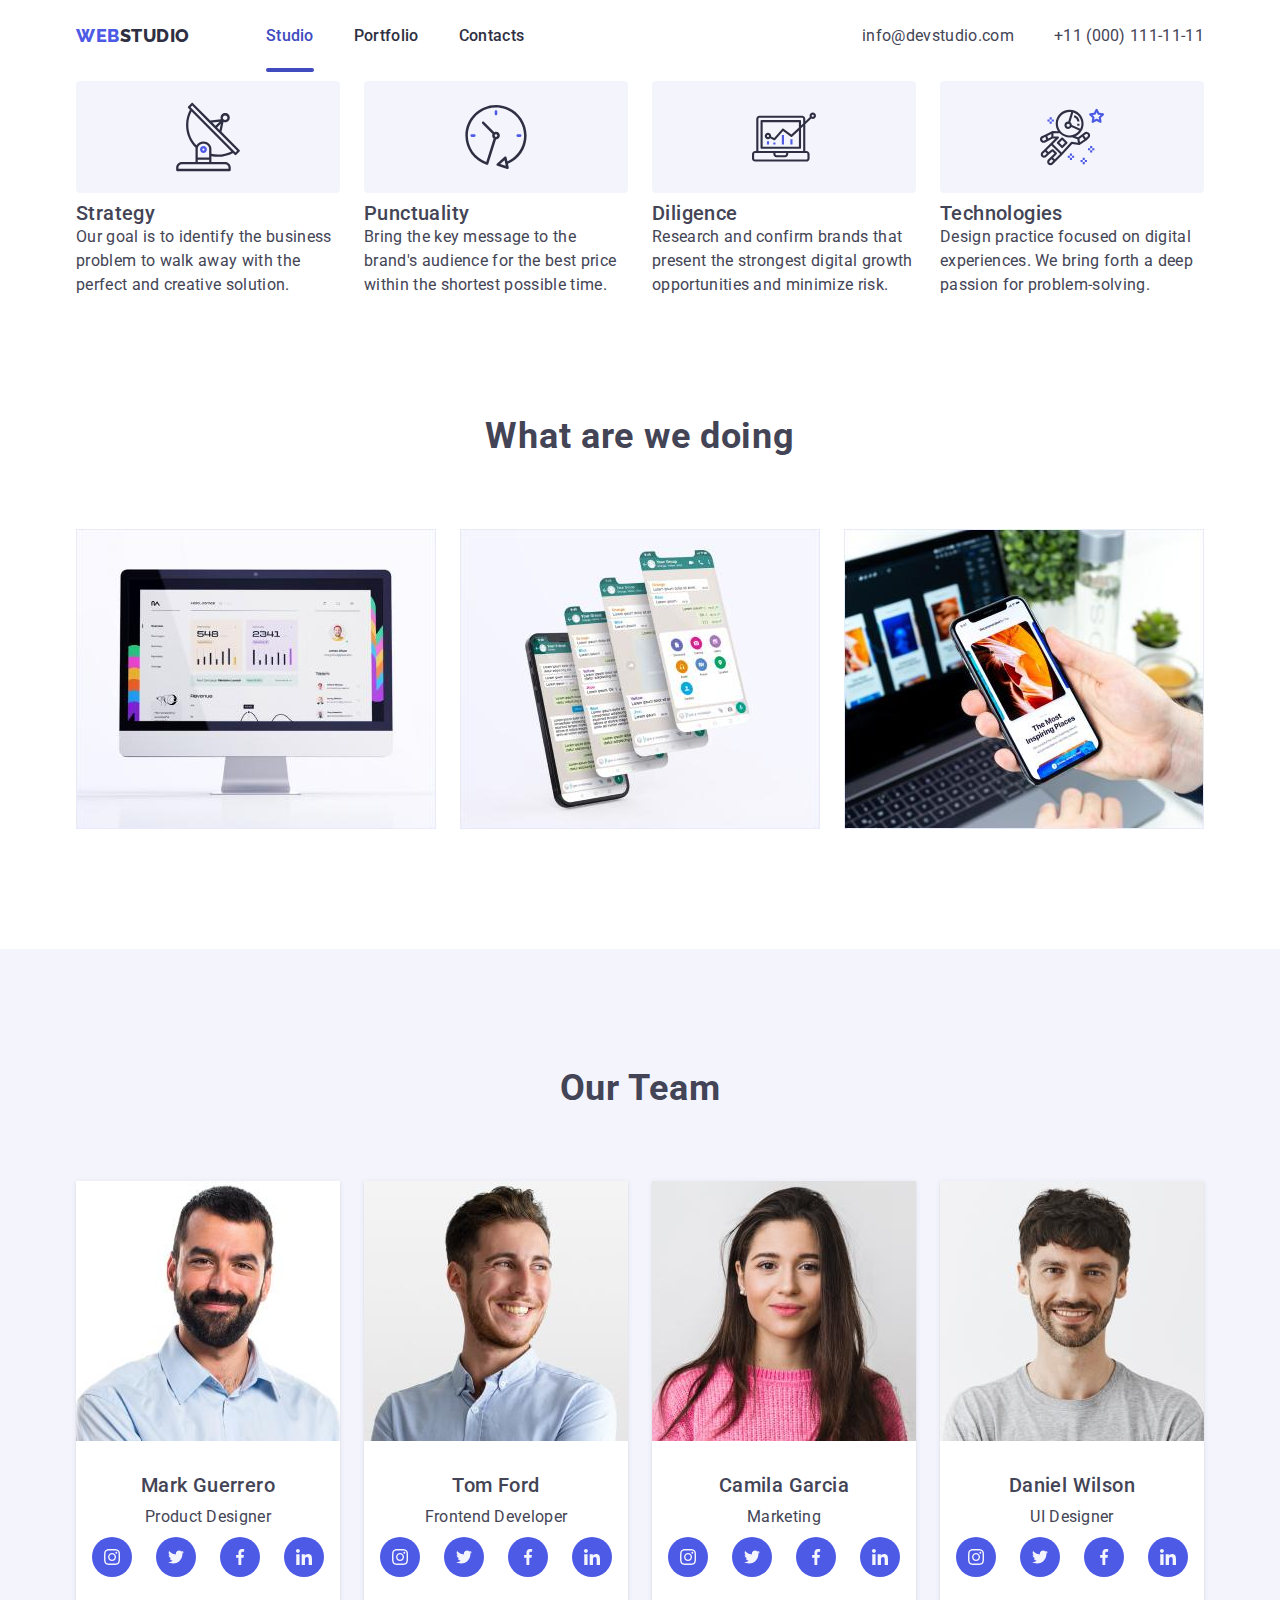
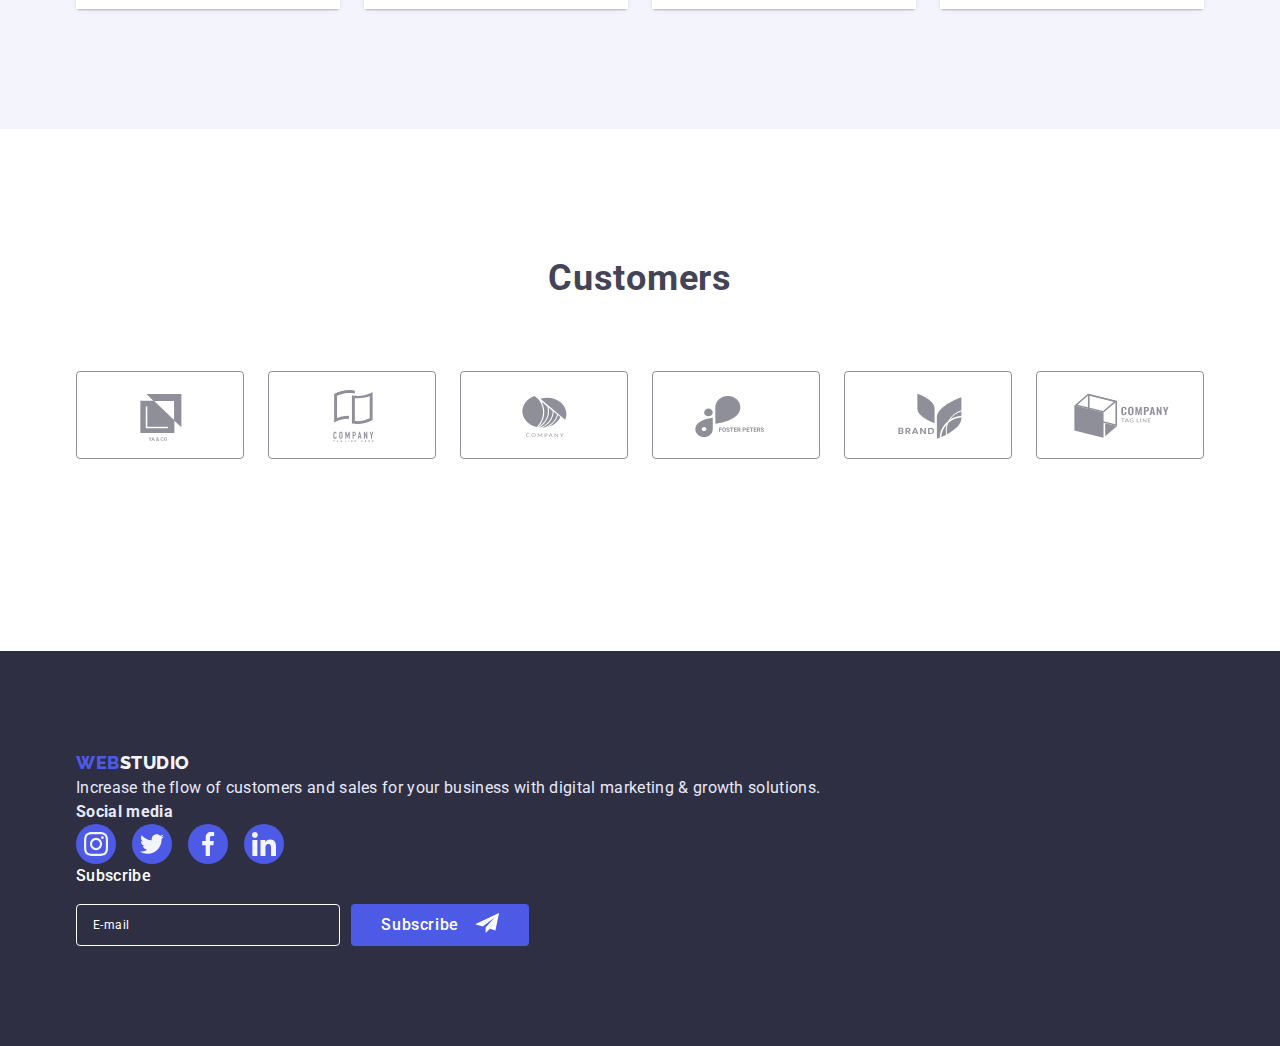
==== commit 274f2ce9: "Ver.4" ====
--- a/index.html
+++ b/index.html
@@ -381,7 +381,7 @@
 
 		</section>
 
-		<!-- <footer>
+		<footer>
 			<div class="container footer-line">
 			<div> 
 			<a class="logo-footer" href="./index.html"><span class="logo-web">WEB</span>STUDIO</a>
@@ -442,7 +442,7 @@
 
 			</div>
 		</div>
-		</footer> -->
+		</footer>
 
 		<!-- <div class="backdrop is-hidden" data-modal>
 			<div class="modal">
--- a/styles/styleshw7.css
+++ b/styles/styleshw7.css
@@ -154,4 +154,111 @@
 	text-align: left;
 }
 
-/* ________________________________________________________________________________ */
+footer {
+	background-color: var(--secondary-background-color);
+	color: #e7e9fc;
+	/* padding-top: 100px;
+	padding-bottom: 100px; */
+}
+.social-media-list {
+	display: flex;
+	gap: 16px;
+}
+.cocial-media-item {
+	width: 40px;
+	height: 40px;
+}
+.social-media-link {
+	display: flex;
+	justify-content: center;
+	align-items: center;
+	width: 100%;
+	height: 100%;
+	border-radius: 50%;
+	background-color: #4d5ae5;
+
+	transition-property: background-color;
+	transition-duration: 250ms;
+	transition-timing-function: cubic-bezier(0.4, 0, 0.2, 1);
+}
+.social-media-icon {
+	color: #fff;
+}
+
+/* ----------------------------------subskribe------------------------------------------ */
+.subscribe-form-item {
+	display: flex;
+	justify-content: space-between;
+	width: 453px;
+}
+
+.subscribe-title {
+	margin-bottom: 16px;
+	font-family: "Roboto";
+	font-style: normal;
+	font-weight: 500;
+	font-size: 16px;
+	line-height: 1.5;
+	letter-spacing: 0.02em;
+	color: #fff;
+}
+/* to do e-mail white */
+.subscribe-field-item ::placeholder {
+	color: #fff;
+}
+
+.subscribe-title-item {
+	color: #ffffff;
+	background-color: #4d5ae5;
+	border-radius: 4px;
+	border: none;
+
+	font-family: Roboto;
+	font-size: 16px;
+	font-weight: 500;
+	line-height: 1.5;
+	letter-spacing: 0.04em;
+
+	transition-property: background-color;
+	transition-duration: 250ms;
+	transition-timing-function: cubic-bezier(0.4, 0, 0.2, 1);
+}
+
+.subscribe-title-item:hover,
+.subscribe-title-item:focus {
+	background-color: var(--hover-link-color);
+}
+.subscribe-field {
+	display: flex;
+	padding-left: 24px;
+	padding-right: 24px;
+	padding-top: 8px;
+	padding-bottom: 4px;
+}
+/* to moov icon to the right */
+.subscribe-style-title {
+	margin-right: 16px;
+}
+
+.mail-title > ::placeholder {
+	color: #fff;
+	background-color: #4d5ae5;
+}
+
+.email-text {
+	color: #ffffff;
+	width: 264px;
+	padding-top: 8px;
+	padding-bottom: 8px;
+	padding-left: 16px;
+
+	font-family: Roboto;
+	font-size: 12px;
+	font-weight: 400;
+	line-height: 24px;
+	letter-spacing: 0.04em;
+	text-align: left;
+	border: 1px solid #fff;
+	border-radius: 4px;
+	background-color: var(--primary-title-color);
+}
--- a/styles/mobilestyles.css
+++ b/styles/mobilestyles.css
@@ -129,6 +129,10 @@
 
 		margin-bottom: 72px;
 	}
+	footer {
+		padding-top: 96px;
+		padding-bottom: 96px;
+	}
 
 	/* ____________________________________________________________________________________________________________________ */
 	/* 88888888888888888888888888888888888888888888888888888888888888888888888888888888888888888888888888888888888888888888888 */
@@ -447,4 +451,98 @@
 		padding-top: 96px;
 		padding-bottom: 96px;
 	}
+
+	footer {
+		padding-top: 96px;
+		padding-bottom: 96px;
+	}
+	.logo-footer {
+		display: block;
+		text-align: center;
+		margin-bottom: 17px;
+	}
+	.footer-text {
+		display: block;
+		width: 268px;
+		margin-left: auto;
+		margin-right: auto;
+		margin-bottom: 72px;
+	}
+
+	.social-media-list {
+		display: flex;
+		gap: 16px;
+
+		margin-bottom: 72px;
+	}
+	.cocial-media-item {
+		width: 40px;
+		height: 40px;
+	}
+	.social-media-link {
+		display: flex;
+		justify-content: center;
+		align-items: center;
+		width: 100%;
+		height: 100%;
+		border-radius: 50%;
+		background-color: #4d5ae5;
+
+		transition-property: background-color;
+		transition-duration: 250ms;
+		transition-timing-function: cubic-bezier(0.4, 0, 0.2, 1);
+	}
+	.social-media-icon {
+		color: #fff;
+	}
+	.social-media {
+		display: flex;
+		justify-content: center;
+		flex-direction: column;
+		align-items: center;
+	}
+	.social-media-title {
+		margin-bottom: 16px;
+	}
+	.subscribe-form {
+		display: flex;
+		flex-direction: column;
+		justify-content: center;
+		align-items: center;
+	}
+	.subscribe-form-item {
+		display: flex;
+		flex-direction: column;
+		align-items: center;
+	}
+
+	.subscribe-title-item {
+		color: #ffffff;
+		background-color: #4d5ae5;
+		border-radius: 4px;
+		border: none;
+		width: 165px;
+
+		font-family: Roboto;
+		font-size: 16px;
+		font-weight: 500;
+		line-height: 1.5;
+		letter-spacing: 0.04em;
+
+		transition-property: background-color;
+		transition-duration: 250ms;
+		transition-timing-function: cubic-bezier(0.4, 0, 0.2, 1);
+
+		margin-top: 16px;
+	}
+
+	/* footer {
+		display: flex;
+		flex-direction: column;
+		justify-content: center;
+		align-items: center;
+	}
+	.logo-footer {
+		text-align: center;
+	} */
 }
--- a/styles/desctopstyles.css
+++ b/styles/desctopstyles.css
@@ -133,4 +133,8 @@
 		fill: currentColor;
 	} */
 	/* _______________________________________________end of section 5___________________________________________________________ */
+	footer {
+		padding-top: 100px;
+		padding-bottom: 100px;
+	}
 }
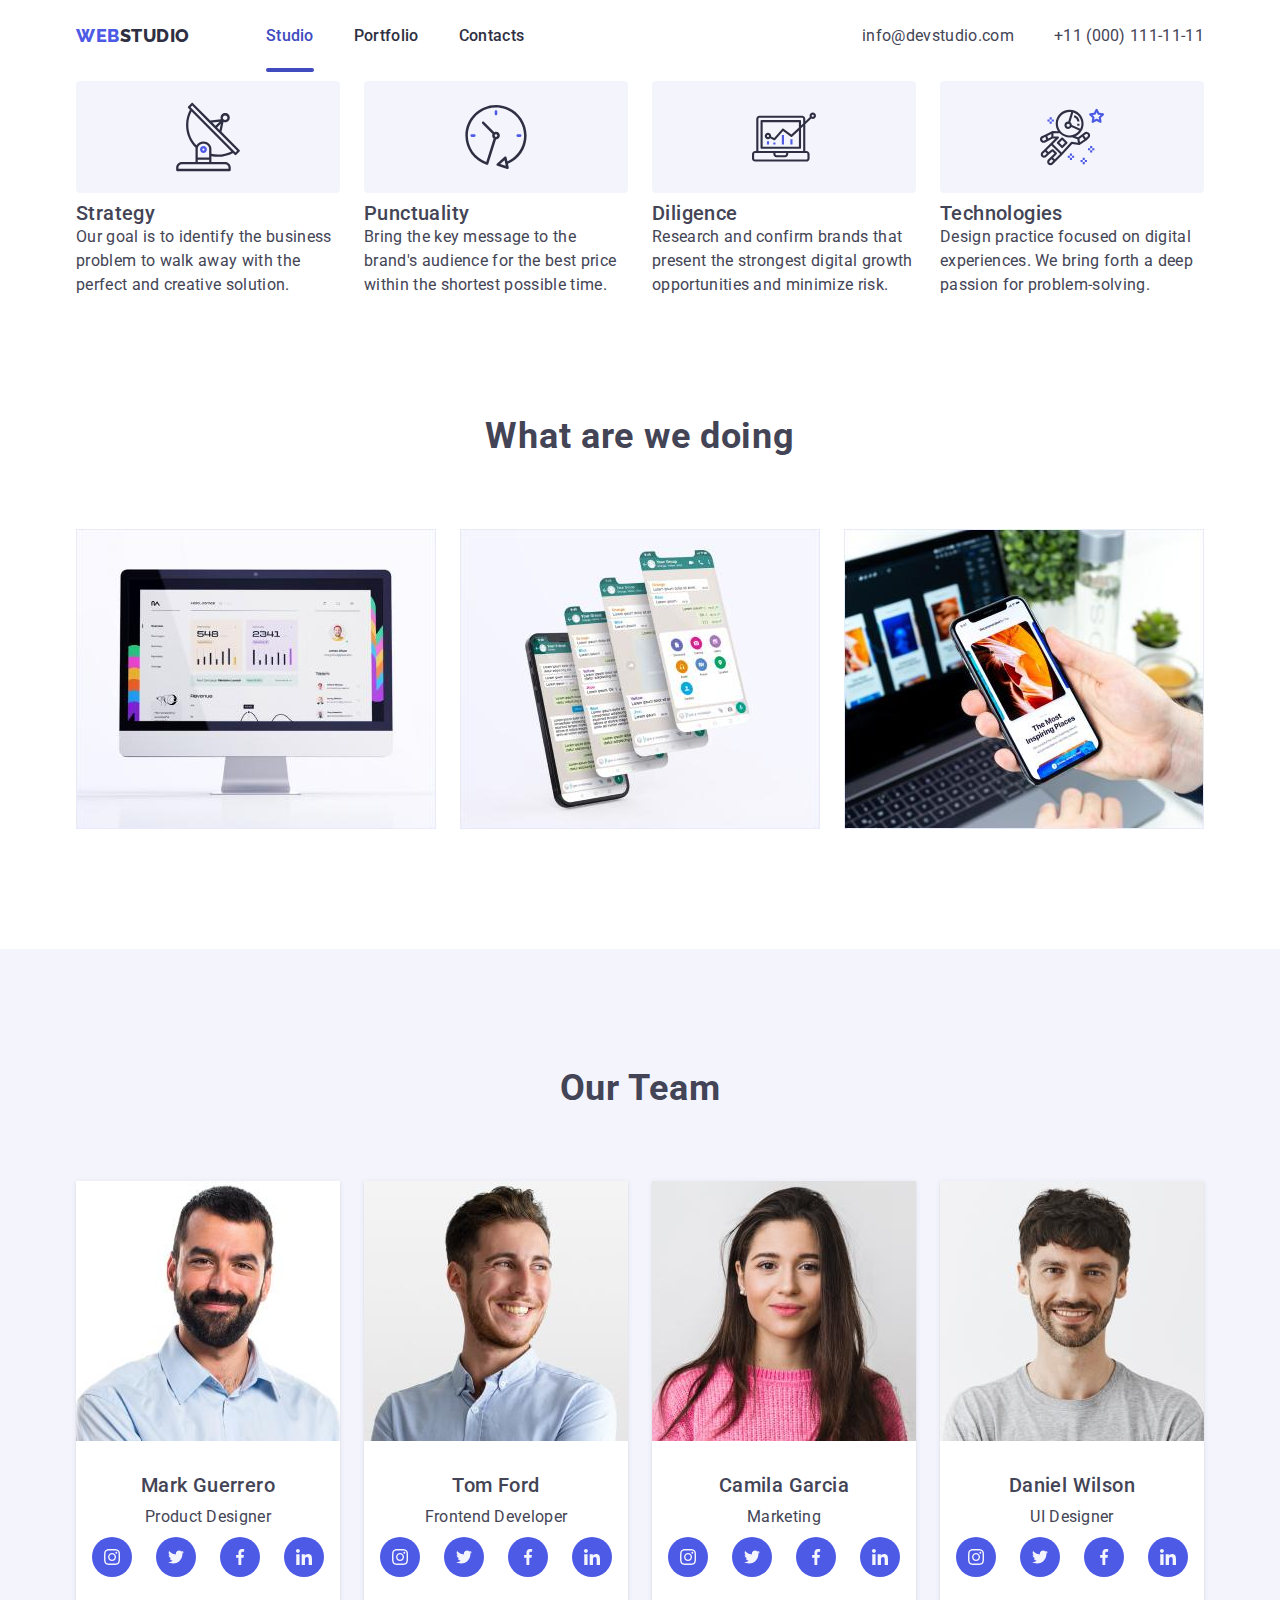
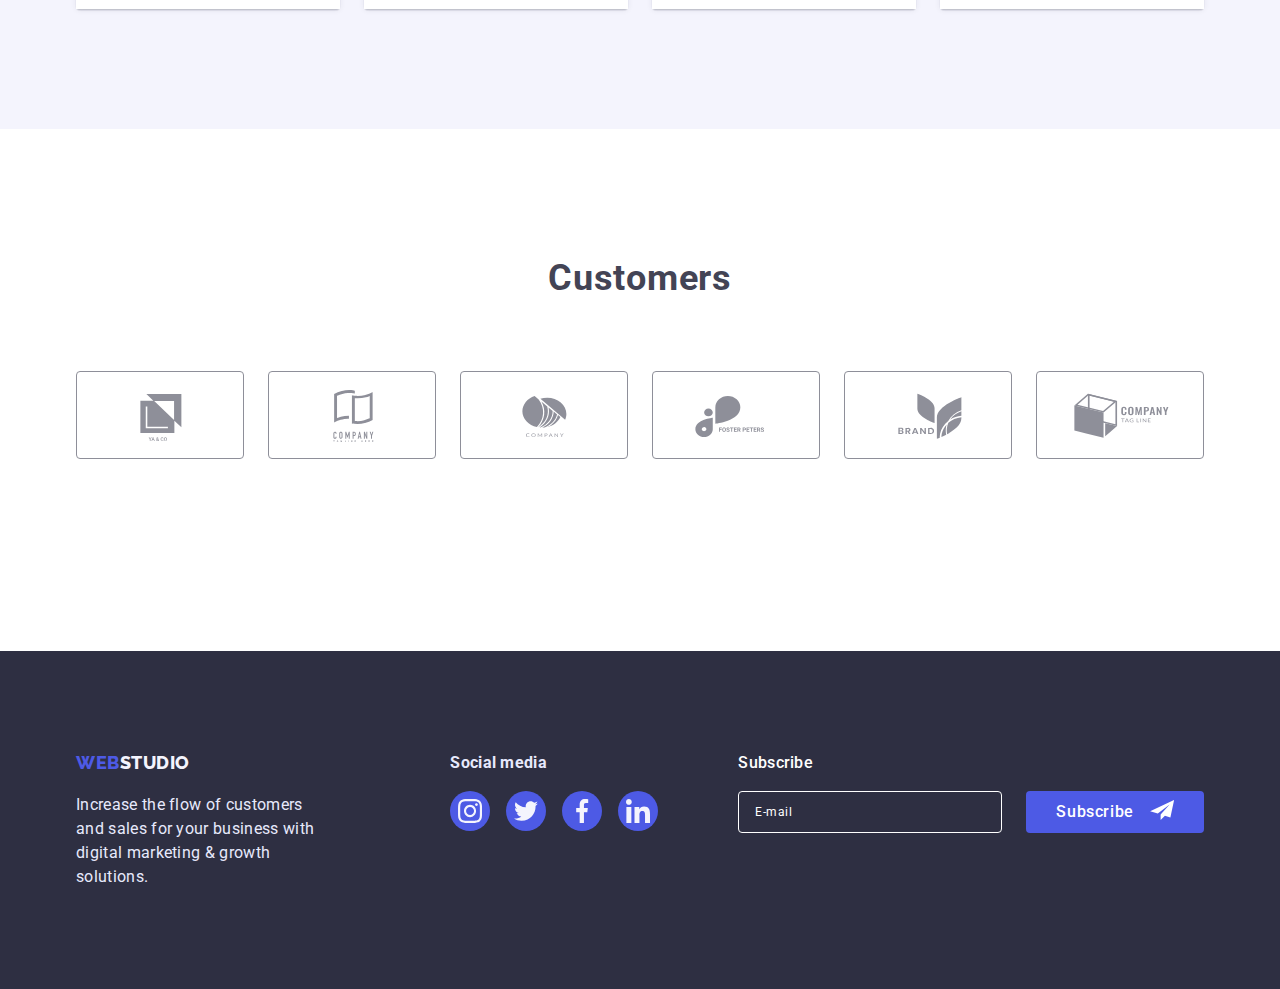
==== commit 76386375: "Ver.3.2" ====
--- a/index.html
+++ b/index.html
@@ -330,7 +330,7 @@
 		</main>
 
 		<section class="section-fifth">
-			<div class="container">
+			<div class="container container-fifth">
 				<h2 class="customers-title">Customers</h2>
 				<ul class="customers-list">
 					<li class="customers-list-item">
@@ -383,7 +383,7 @@
 
 		<footer>
 			<div class="container footer-line">
-			<div> 
+			<div class="logo-and-text"> 
 			<a class="logo-footer" href="./index.html"><span class="logo-web">WEB</span>STUDIO</a>
 			<p class="footer-text"> Increase the flow of customers and sales for your business with digital marketing & growth solutions. </p>
 			</div>
--- a/styles/styleshw7.css
+++ b/styles/styleshw7.css
@@ -181,16 +181,20 @@
 	transition-duration: 250ms;
 	transition-timing-function: cubic-bezier(0.4, 0, 0.2, 1);
 }
+.social-media-link:hover,
+.social-media-link:focus {
+	background-color: #31d0aa;
+}
 .social-media-icon {
 	color: #fff;
 }
 
 /* ----------------------------------subskribe------------------------------------------ */
-.subscribe-form-item {
+/* .subscribe-form-item {
 	display: flex;
 	justify-content: space-between;
 	width: 453px;
-}
+} */
 
 .subscribe-title {
 	margin-bottom: 16px;
--- a/styles/mobilestyles.css
+++ b/styles/mobilestyles.css
@@ -314,10 +314,6 @@
 		margin-top: 72px;
 	}
 
-	/* .main-paragraph-mobile:not(:last-child) {
-		margin-bottom: 72px;
-	} */
-
 	/* __________________________________________________________________________________________________________________________ */
 
 	/* ------------------------------------------dection 4--------------------------------------------------------------------- */
@@ -389,6 +385,10 @@
 	.team-card {
 		width: 264px;
 	}
+	.team-card h3 {
+		text-align: center;
+		margin-bottom: 8px;
+	}
 	/* ___________________________________________________________________________________________________________________________ */
 
 	/* -----------------------------------------section5--------------------------------- */
@@ -452,6 +452,8 @@
 		padding-bottom: 96px;
 	}
 
+	/* ------------------------------------------------footer------------------------------------------------------------------ */
+
 	footer {
 		padding-top: 96px;
 		padding-bottom: 96px;
@@ -536,13 +538,9 @@
 		margin-top: 16px;
 	}
 
-	/* footer {
-		display: flex;
-		flex-direction: column;
-		justify-content: center;
-		align-items: center;
-	}
-	.logo-footer {
-		text-align: center;
-	} */
+	.email-text {
+		width: calc(100% - 30px);
+		min-width: 290px;
+		max-width: 398px;
+	}
 }
--- a/styles/tabletstyles.css
+++ b/styles/tabletstyles.css
@@ -123,13 +123,40 @@
 		padding-top: 96px;
 		padding-bottom: 96px;
 	}
+
+	/* ----------------------section 5----------------------to set three in a row */
 	.customers-list {
-		flex-basis: calc((100%-48) / 3);
+		width: 552px;
+		margin-left: auto;
+		margin-right: auto;
+	}
+	.section-fifth {
+		padding-top: 96px;
+		padding-bottom: 24px;
 	}
 
-	/* ----------------------section 5----------------------to set three in a row */
-	.customers-list-item {
-		flex-basis: calc(33.33% - 24px);
+	/* ______________________________________________________________________ */
+
+	.footer-line {
+		padding-left: 108px;
+		/* padding-bottom: 108px; */
+		display: flex;
+		flex-wrap: wrap;
 	}
-	/* ______________________________________________________________________ */
+	.logo-and-text {
+		margin-right: 24px;
+		width: 263px;
+		margin-right: 24px;
+	}
+	.footer-text {
+		margin-top: 17px;
+		margin-bottom: 72px;
+	}
+
+	.social-media-title {
+		margin-bottom: 16px;
+	}
+	.subscribe-title-item {
+		margin-left: 24px;
+	}
 }
--- a/styles/desctopstyles.css
+++ b/styles/desctopstyles.css
@@ -137,4 +137,28 @@
 		padding-top: 100px;
 		padding-bottom: 100px;
 	}
+	.footer-line {
+		display: flex;
+	}
+	.social-media-list {
+		margin-left: 120px;
+		margin-right: 80px;
+	}
+	.social-media-title {
+		margin-left: 120px;
+		margin-bottom: 16px;
+	}
+
+	.subscribe-form-item {
+		display: flex;
+		justify-content: space-between;
+	}
+
+	.subscribe-title-item {
+		margin-left: 24px;
+	}
+	.footer-text {
+		margin-top: 17px;
+		/* margin-bottom: 72px; */
+	}
 }
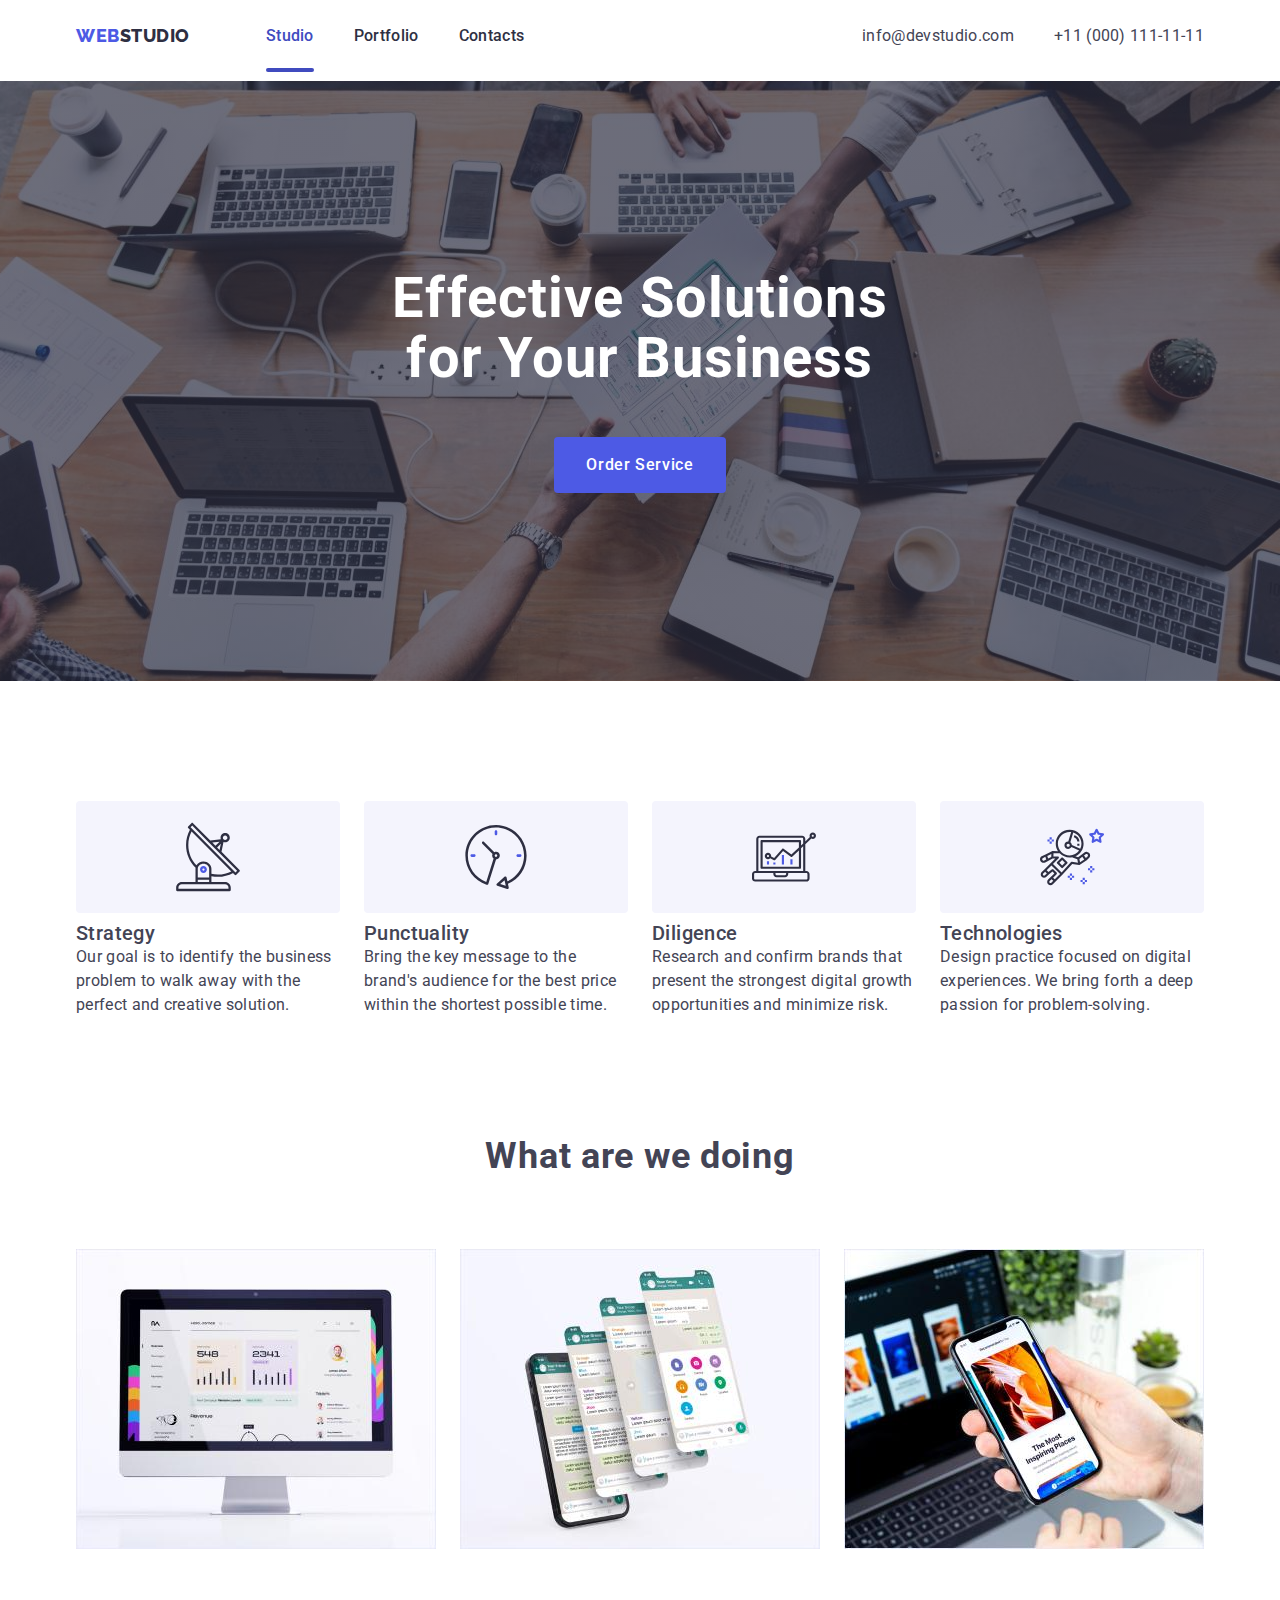
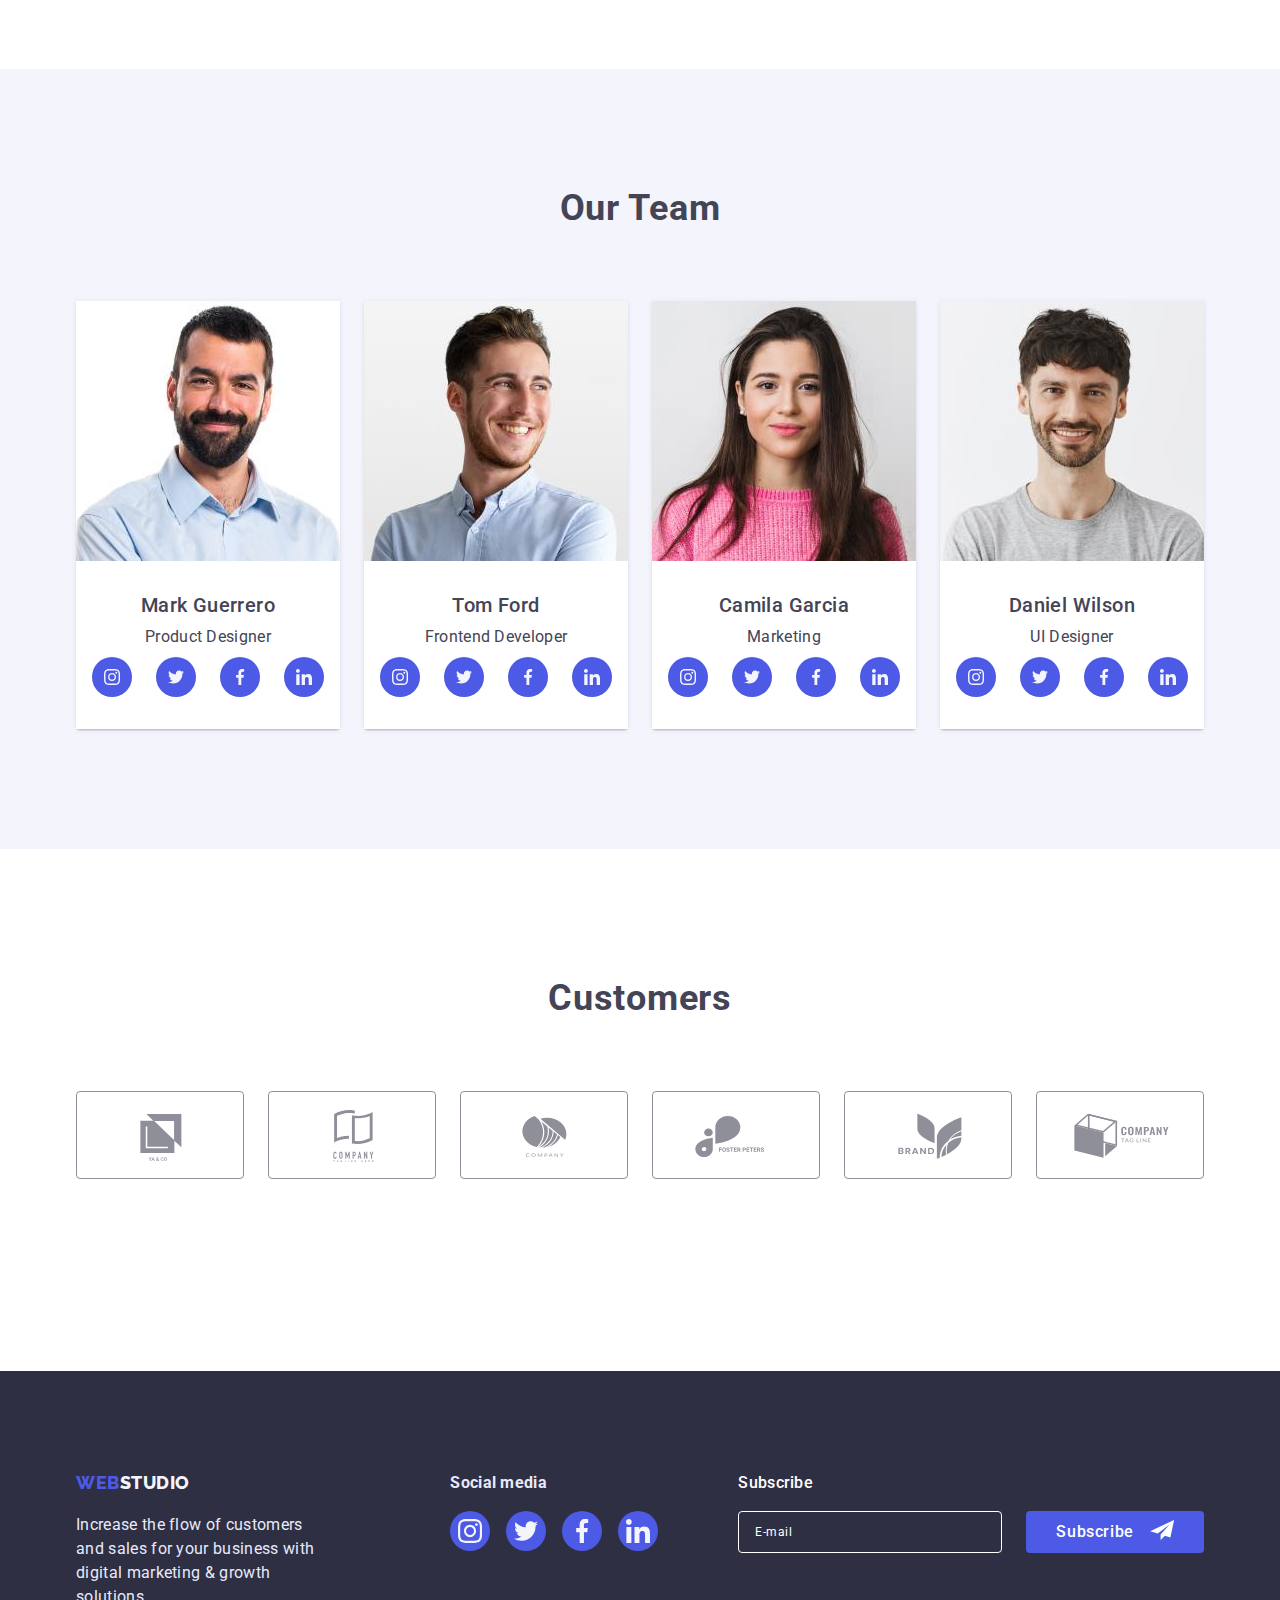
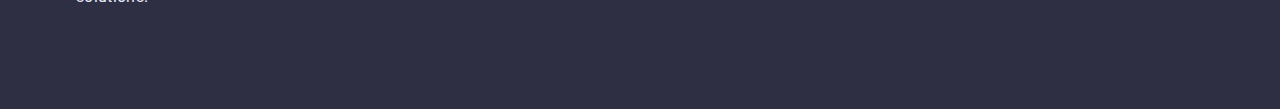
==== commit b3a31901: "Final Ver.0.1" ====
--- a/index.html
+++ b/index.html
@@ -101,7 +101,7 @@
 		</header>
 
 		<main>
-			<!-- <section class="hero-section">
+			<section class="hero-section">
 				<div class="container">
 					<h1 class="hero-section-title"
 						>Effective Solutions <br />
@@ -109,7 +109,7 @@
 					>
 					<button type="button" data-modal-open class="hero-section-button">Order Service</button>
 				</div>
-			</section> -->
+			</section>
 
 			<section class="section-2">
 				<div class="container">
@@ -444,7 +444,7 @@
 		</div>
 		</footer>
 
-		<!-- <div class="backdrop is-hidden" data-modal>
+		<div class="backdrop is-hidden" data-modal>
 			<div class="modal">
 				<button type="button" data-modal-close class="modal-close">
 					<svg class="modal-close-btn-icon" width="8px" height="8px">
@@ -492,8 +492,8 @@
 					
 				</form>
 			</div>
-		</div> -->
-		<!-- <script src="./js/modal.js"></script> -->
+		</div>
+		<script src="./js/modal.js"></script>
 		<script src="./js/mobile-menu.js"></script>
 	</body>
 </html>
--- a/styles/styleshw7.css
+++ b/styles/styleshw7.css
@@ -136,6 +136,122 @@
 	/* padding-top: 24px;
 	padding-bottom: 24px; */
 }
+
+/* ---------------------------------------------HERO SECTION------------------------------------------- */
+.hero-section {
+	background-color: var(--secondary-background-color);
+	text-align: center;
+	background-image: linear-gradient(rgba(46, 47, 66, 0.7), rgba(46, 47, 66, 0.7)), url(../images/herosection-bg.jpg);
+	background-repeat: no-repeat;
+	background-position: center;
+	max-width: 1440px;
+	margin: 0 auto;
+	padding-top: 112px;
+	padding-bottom: 112px;
+}
+
+.hero-section-title {
+	font-family: Roboto;
+	margin-bottom: 48px;
+	margin-top: 0;
+	min-width: 496px;
+	color: #fff;
+	font-style: normal;
+	font-weight: 700;
+	font-size: 56px;
+	line-height: 1.07;
+	letter-spacing: 0.02em;
+	text-align: center;
+}
+
+.hero-section-button,
+.send-button-item {
+	padding: 16px 32px;
+
+	min-width: 169px;
+	font-family: Roboto;
+	font-size: 16px;
+	font-weight: 500;
+	line-height: 1.5;
+	letter-spacing: 0.04em;
+	border-style: solid;
+	border-radius: 4px;
+	border: none;
+	background-color: #4d5ae5;
+	color: #fff;
+
+	transition-property: background-color;
+	transition-duration: 250ms;
+	transition-timing-function: cubic-bezier(0.4, 0, 0.2, 1);
+}
+.hero-section-button:hover,
+.hero-section-button:focus,
+.send-button-item:hover,
+.send-button-item:focus {
+	background-color: var(--hover-link-color);
+}
+
+/* ------------------------------------------------modal vindow--------------------------------------------------- */
+.backdrop {
+	width: 100%;
+	height: 100%;
+	background-color: rgba(46, 47, 66, 0.4);
+	position: fixed;
+	top: 0;
+	left: 0;
+
+	transition: opacity, visibility;
+	transition-duration: 250ms;
+	transition-timing-function: cubic-bezier(0.4, 0, 0.2, 1);
+}
+.modal {
+	width: 408px;
+	height: 576px;
+	border-radius: 4px;
+	background-color: #fcfcfc;
+	padding: 24px;
+	position: absolute;
+	top: 50%;
+	left: 50%;
+	transform: translate(-50%, -50%);
+}
+.modal-close {
+	width: 24px;
+	height: 24px;
+	border: 1px solid rgba(0, 0, 0, 0.1);
+	background-color: #e7e9fc;
+
+	border-radius: 50%;
+	display: flex;
+	margin-left: auto;
+	/* to do crist in the middle */
+	align-items: center;
+	justify-content: center;
+	/*add transition to border color   */
+	transition-property: border-color;
+	transition-duration: 250ms;
+	transition-timing-function: cubic-bezier(0.4, 0, 0.2, 1);
+
+	margin-bottom: 24px;
+}
+.is-hidden {
+	opacity: 0;
+	visibility: hidden;
+	pointer-events: none;
+}
+
+.modal-close:hover {
+	border-color: var(--hover-link-color);
+	background-color: var(--hover-link-color);
+}
+
+/* this we need to change cross color during closing the window  */
+.modal-close:hover .modal-close-btn-icon {
+	fill: #f4f4fd;
+}
+/* ________________________________________________the end of modal window_________________________________________ */
+/* _____________________________________________________________________________________________________ */
+
 .section-3 {
 	display: none;
 }
@@ -266,3 +382,167 @@
 	border-radius: 4px;
 	background-color: var(--primary-title-color);
 }
+
+/* ---------------------------------filling modal window--------------------------------------------------- */
+.modal-window-title {
+	font-family: Roboto;
+	font-size: 16px;
+	font-weight: 500;
+	line-height: 1.5;
+	letter-spacing: 0.02em;
+	text-align: center;
+	font-weight: 500;
+
+	margin-bottom: 16px;
+}
+.form-input {
+	width: 100%;
+	height: 40px;
+	border-radius: 4px;
+	border: 1px solid rgba(46, 47, 66, 0.2);
+	color: #2e2f4266 0.4;
+}
+
+.form-input:hover,
+.form-input:focus,
+.comment-input:hover,
+.comment-input:focus {
+	border-color: #4d5ae5;
+}
+
+.agriment-item {
+	color: #8e8f99;
+
+	font-size: 12px;
+	font-weight: 400;
+	line-height: 14px;
+	letter-spacing: 0.04em;
+	text-align: left;
+
+	display: flex;
+	align-items: center;
+}
+
+.form-title {
+	color: #8e8f99;
+
+	font-size: 12px;
+	font-weight: 400;
+	line-height: 14px;
+	letter-spacing: 0.04em;
+	text-align: left;
+}
+
+textarea {
+	resize: none;
+	width: 100%;
+	height: 120px;
+	border: 1px solid rgba(46, 47, 66, 0.2);
+	border-radius: 4px;
+	padding: 8px 16px;
+}
+
+.send-button-item {
+	margin-top: 24px;
+}
+
+/* put button in the middle */
+.form-send-button {
+	display: flex;
+	justify-content: center;
+}
+
+/* change input text style */
+.modal-form input {
+	font-family: Roboto;
+	font-size: 12px;
+	font-weight: 400;
+	line-height: 1.17;
+	letter-spacing: 0.04em;
+	text-align: left;
+	padding-left: 38px;
+	padding-right: 16px;
+}
+
+.form-logo-item {
+	position: absolute;
+	display: inline-block;
+}
+/* --------put icon inside input ----------------- */
+.input-with-icon {
+	position: relative;
+}
+
+.form-logo-item {
+	position: absolute;
+	top: 50%;
+	left: 19px;
+	transform: translateY(-50%);
+	fill: #2e2f42;
+}
+.form-logo-item-mail {
+	left: 17.5px;
+}
+
+.form-input:focus ~ .form-logo-item {
+	fill: #4d5ae5;
+}
+
+/*________________________________________________ */
+
+/* ---------------------CHECKBOX------------------------------------------------ */
+/* standart checkbox del */
+.checkbox {
+	-webkit-appearance: none;
+	-moz-appearance: none;
+	appearance: none;
+	outline: none;
+
+	position: absolute;
+
+	/* to put checkbox in the correct position */
+
+	top: 50%;
+	transform: translateY(-50%);
+	margin-top: 9px;
+}
+
+.agriment-item::before {
+	content: "";
+	display: inline-block;
+	width: 16px;
+	height: 16px;
+	border: 1px solid #2e2f42;
+	border-radius: 2px;
+	margin-right: 8px;
+
+	/* transition-property: border, background-color, background-image;
+	transition-duration: 250ms;
+	transition-timing-function: cubic-bezier(0.4, 0, 0.2, 1); */
+}
+
+.checkbox:checked + .agriment-item::before {
+	background-color: #404bbf;
+	border: 1px solid #404bbf;
+	background-size: contain;
+	outline: none;
+	background-image: url(../images/boxfinal1.svg);
+}
+.privat-policy-item {
+	color: #4d5ae5;
+	margin-left: 4px;
+
+	position: relative;
+}
+
+/* -------------------to set line under Privacy Policy-------------------------- */
+
+.privat-policy-item::after {
+	content: "";
+	position: absolute;
+	left: 0;
+	bottom: 2px;
+	width: 100%;
+	height: 0.5px;
+	background-color: #4d5ae5;
+}
--- a/styles/mobilestyles.css
+++ b/styles/mobilestyles.css
@@ -15,20 +15,6 @@
 		bottom: -14.5px;
 	}
 
-	.hero-section-title {
-		font-family: Roboto;
-		margin-bottom: 48px;
-		margin-top: 0;
-		min-width: 496px;
-		color: #fff;
-		font-style: normal;
-		font-weight: 700;
-		font-size: 56px;
-		line-height: 1.07;
-		letter-spacing: 0.02em;
-		text-align: center;
-	}
-
 	/* ---------------------------------------------section 4----------------------------------------------------------- */
 	.fourth-section {
 		background-color: #f4f4fd;
@@ -283,6 +269,26 @@
 	.addess-link-item-mobile:last-child {
 		margin-top: 40px;
 	}
+	/* ----------------------------------modal window------------------------- */
+	.modal {
+		width: 100%;
+		max-width: 392px;
+		margin-left: 18px;
+		margin-right: 18px;
+	}
+	/* ----------------------------------the end of modal window------------------ */
+
+	.hero-section-title {
+		font-family: Roboto;
+		font-size: 36px;
+		font-weight: 700;
+		line-height: 1.11;
+		letter-spacing: 0.02em;
+		text-align: center;
+
+		min-width: 280px;
+	}
+
 	/* ----------------------------------------------------------section 2---------------------------------------------------- */
 	.symbol-list-item {
 		display: none;
--- a/styles/tabletstyles.css
+++ b/styles/tabletstyles.css
@@ -159,4 +159,5 @@
 	.subscribe-title-item {
 		margin-left: 24px;
 	}
+	/* ----------------------------------------------------modal window---------------------------------------------------- */
 }
--- a/styles/desctopstyles.css
+++ b/styles/desctopstyles.css
@@ -18,6 +18,23 @@
 		padding-top: 24px;
 		padding-bottom: 24px;
 	}
+	.hero-section {
+		padding-top: 188px;
+		padding-bottom: 188px;
+	}
+	.hero-section-title {
+		font-family: Roboto;
+		margin-bottom: 48px;
+		margin-top: 0;
+		min-width: 496px;
+		color: #fff;
+		font-style: normal;
+		font-weight: 700;
+		font-size: 56px;
+		line-height: 1.07;
+		letter-spacing: 0.02em;
+		text-align: center;
+	}
 	/* -----------------------------------------------------section 2------------------------------------------------------------ */
 	.title-list,
 	.visual-list {
@@ -36,6 +53,9 @@
 		align-items: center;
 		border-radius: 4px;
 		margin-bottom: 8px;
+	}
+	.section-2 {
+		padding-top: 120px;
 	}
 	/* _____________________________________________________________________________________________________________________________ */
 
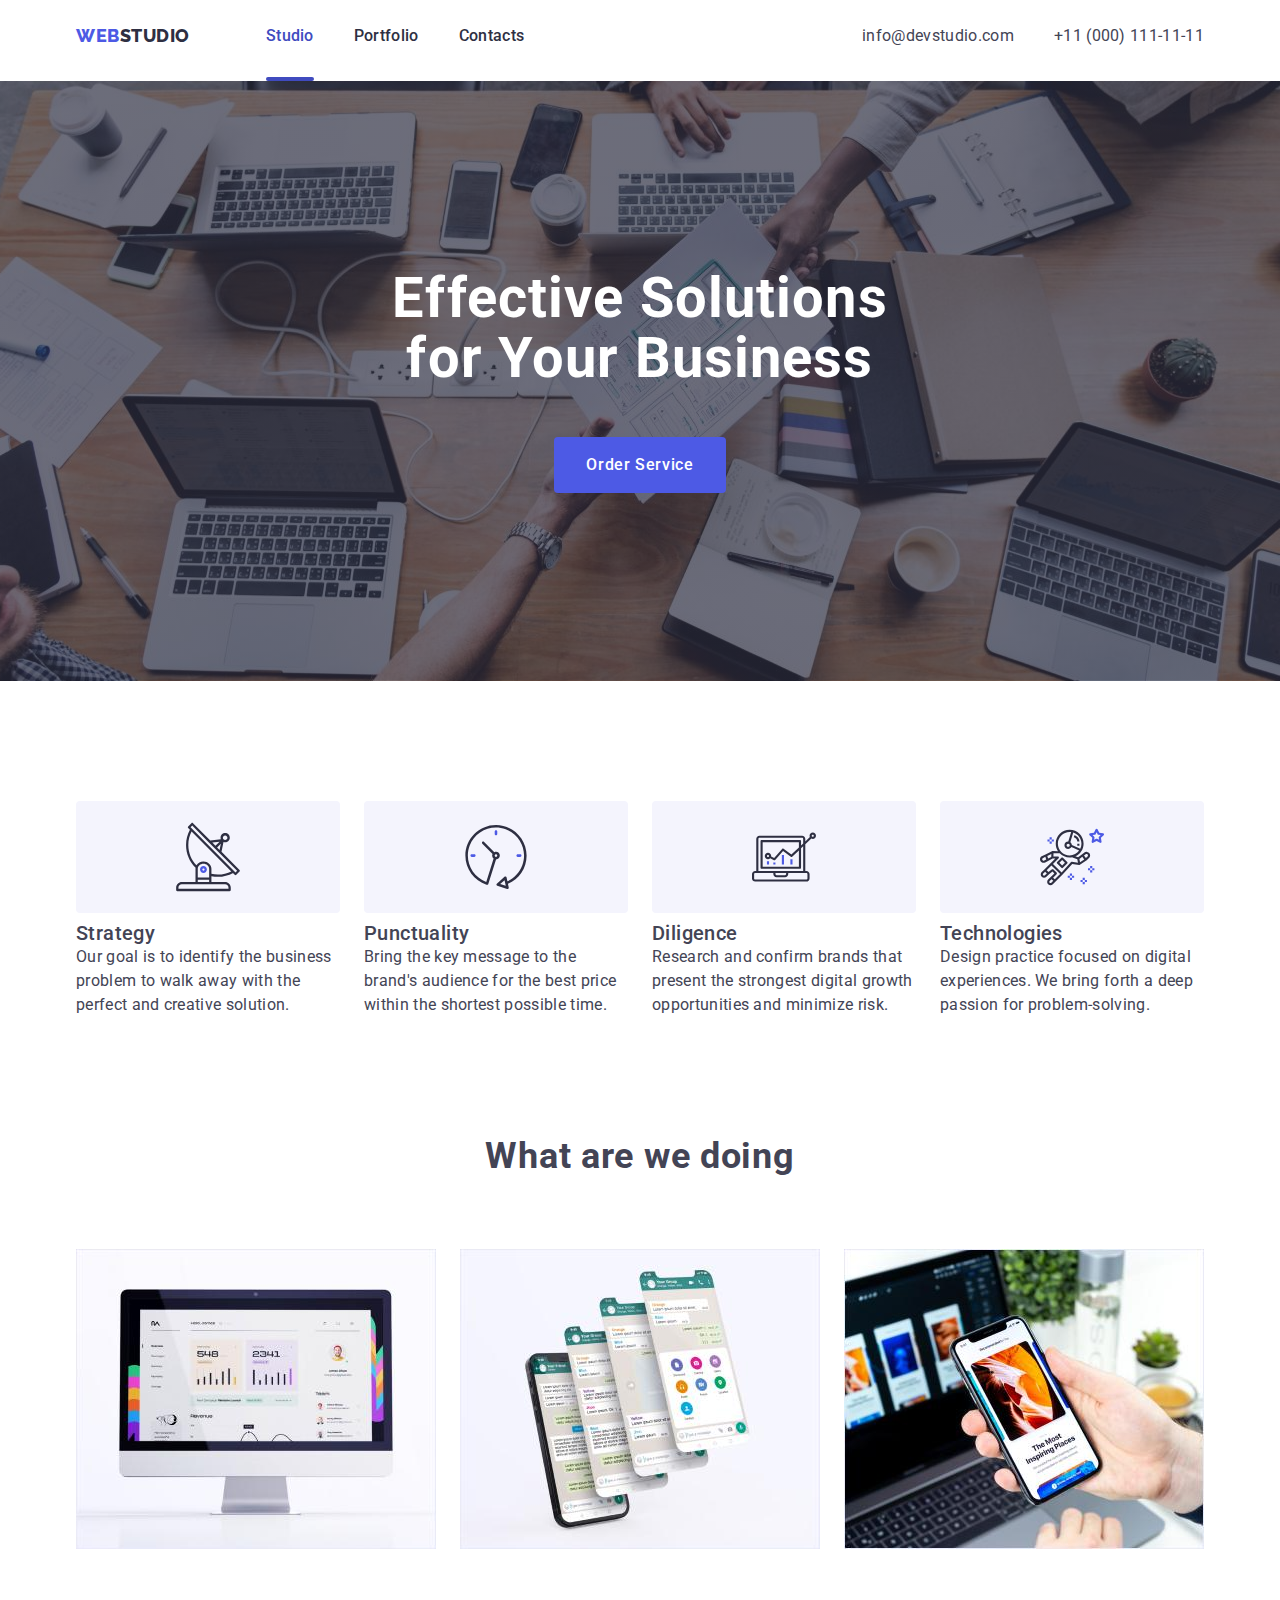
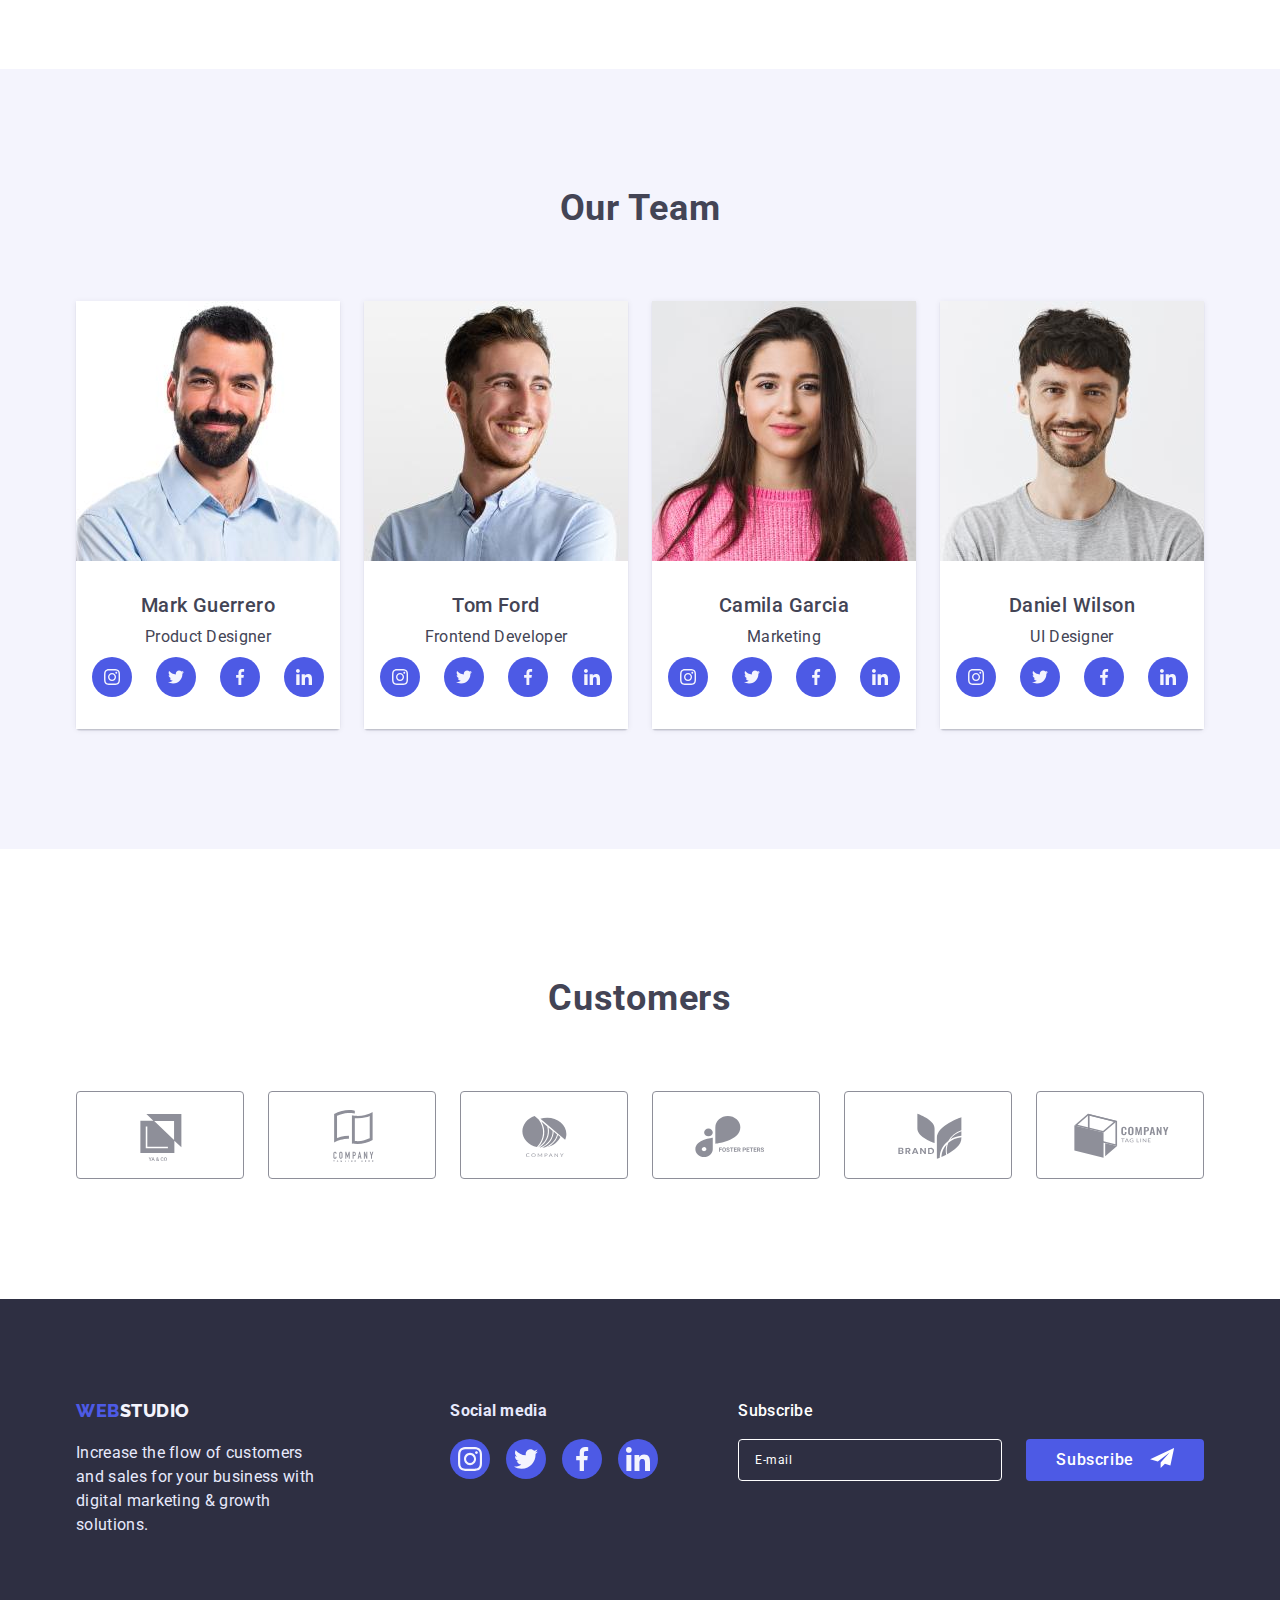
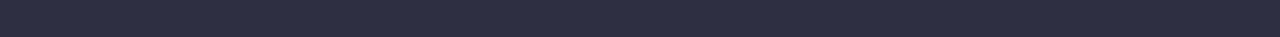
==== commit da3d846c: "HW7 Ver 3.0" ====
--- a/index.html
+++ b/index.html
@@ -15,7 +15,7 @@
 			rel="stylesheet"
 			href="https://cdnjs.cloudflare.com/ajax/libs/modern-normalize/1.1.0/modern-normalize.min.css"
 		/>
-		<link rel="stylesheet" href="./styles/styleshw7.css" />
+		<link rel="stylesheet" href="./styles/styles.css" />
 		<link rel="stylesheet" href="./styles/mobilestyles.css" />
 		<link rel="stylesheet" href="./styles/mobile-menu.css" />
 		<link rel="stylesheet" href="./styles/tabletstyles.css" />
@@ -41,7 +41,7 @@
 				</address>
 				<button type="button" class="mobile-menu-open" data-menu-open>
 					<svg class="mobile-menu-open-icon" width="32" height="22">
-						<use href="./images/icons.svg:icon-Vector-1-converted"></use>
+						<use href="./images/icons.svg#icon-Vector-1-converted"></use>
 					</svg>
 				</button>
 			</div>
@@ -49,8 +49,8 @@
 			<div class="mobile-menu" data-menu>
 				<div class="mobile-menu-conainer">
 					<button type="button" class="mobile-menu-close-button" data-menu-close>
-						<svg class="mobile-menu-close-icon" width="24" height="24">
-							<use href="./images/icons.svg:icon-cross"></use>
+						<svg class="mobile-menu-close-icon" width="8" height="8">
+							<use href="./images/icons.svg#icon-cross"></use>
 						</svg>
 					</button>
 
@@ -483,7 +483,7 @@
 
 				
 					<input class="checkbox" type="checkbox" name="user-agreement-confirmation" value="" id="checkbox-agree">
-                    <label class="agriment-item" for="checkbox-agree">I accept the terms and conditions of the <a href="" class="privat-policy-item">Privacy Policy</a></label>
+                    <label class="agriment-item" for="checkbox-agree"><span class="accept-text">I accept the terms and conditions of the <a href="" class="privat-policy-item">Privacy Policy</span></a></label>
 
 					
 					<div class="form-send-button">
--- a/styles/styles.css
+++ b/styles/styles.css
@@ -0,0 +1,551 @@
+:root {
+	--primary-title-color: #2e2f42;
+	--primary-text-color: #434455;
+	--secondary-background-color: #2e2f42;
+	--hover-link-color: #404bbf;
+}
+/* --------styles reset------ */
+h1,
+h2,
+h3,
+h4,
+h5,
+p {
+	margin: 0;
+	padding: 0;
+}
+img {
+	display: block;
+	width: 100%;
+	height: auto;
+}
+.section {
+	margin-top: 0;
+	margin-bottom: 0;
+}
+ul {
+	margin: 0;
+	padding: 0;
+}
+/* due to this we can cancell default outline !!!!!!!!!!!!!! */
+input,
+textarea {
+	outline: none;
+}
+/* ___________________________________________________________ */
+/* --------------------------------- */
+
+body {
+	background-color: #fff;
+	color: #434455;
+
+	font-family: Roboto;
+	font-size: 16px;
+	font-weight: 400;
+	line-height: 1.5;
+	letter-spacing: 0.02em;
+
+	list-style: none;
+	margin: 0;
+}
+
+ul {
+	list-style-type: none;
+}
+/* -------------------------------------------------------head and footer---------------------------------------------- */
+/* ---------logo head------------ */
+.logo-head,
+.logo-footer {
+	font-family: Raleway;
+	font-size: 18px;
+	font-weight: 800;
+	line-height: 1.33;
+	letter-spacing: 0.03em;
+}
+.logo-head {
+	color: var(--primary-title-color);
+}
+/* ------------logo footer---------- */
+.logo-footer {
+	color: #f4f4fd;
+}
+.logo-web {
+	color: #4d5ae5;
+}
+
+/* delating outlines of the links  */
+a {
+	text-decoration: none;
+}
+/* ---------- */
+
+.navigation-links .link {
+	font-size: 16px;
+	font-weight: 500;
+	line-height: 1.5;
+	letter-spacing: 0.02em;
+
+	color: var(--primary-title-color);
+
+	transition-property: color;
+	transition-duration: 250ms;
+	transition-timing-function: cubic-bezier(0.4, 0, 0.2, 1);
+}
+
+.navigation-links .link:focus,
+.navigation-links .link:hover {
+	color: var(--hover-link-color);
+}
+
+.border-header {
+	border-bottom: 1px solid #e7e9fc;
+}
+
+/* changing address font and color */
+.address {
+	font-style: normal;
+	font-family: Roboto;
+	font-size: 16px;
+	font-weight: 400;
+	line-height: 1.5;
+	letter-spacing: 0.02em;
+
+	color: var(--primary-text-color);
+
+	transition-property: color;
+	transition-duration: 250ms;
+	transition-timing-function: cubic-bezier(0.4, 0, 0.2, 1);
+}
+
+.address:focus,
+.address:hover {
+	color: var(--hover-link-color);
+}
+/* _____________________________________________________________________________________________________________________________________ */
+
+.container {
+	width: 100%;
+	padding-left: 15px;
+	padding-right: 15px;
+	margin: 0 auto;
+}
+
+.header-line {
+	display: flex;
+	/* align-items: center; */
+	/* padding-top: 24px;
+	padding-bottom: 24px; */
+}
+
+/* ---------------------------------------------HERO SECTION------------------------------------------- */
+.hero-section {
+	background-color: var(--secondary-background-color);
+	text-align: center;
+	background-image: linear-gradient(rgba(46, 47, 66, 0.7), rgba(46, 47, 66, 0.7)), url(../images/herosection-bg.jpg);
+	background-repeat: no-repeat;
+	background-position: center;
+	max-width: 1440px;
+	margin: 0 auto;
+	padding-top: 112px;
+	padding-bottom: 112px;
+}
+
+.hero-section-title {
+	font-family: Roboto;
+	margin-bottom: 48px;
+	margin-top: 0;
+	min-width: 496px;
+	color: #fff;
+	font-style: normal;
+	font-weight: 700;
+	font-size: 56px;
+	line-height: 1.07;
+	letter-spacing: 0.02em;
+	text-align: center;
+}
+
+.hero-section-button,
+.send-button-item {
+	padding: 16px 32px;
+
+	min-width: 169px;
+	font-family: Roboto;
+	font-size: 16px;
+	font-weight: 500;
+	line-height: 1.5;
+	letter-spacing: 0.04em;
+	border-style: solid;
+	border-radius: 4px;
+	border: none;
+	background-color: #4d5ae5;
+	color: #fff;
+
+	transition-property: background-color;
+	transition-duration: 250ms;
+	transition-timing-function: cubic-bezier(0.4, 0, 0.2, 1);
+}
+.hero-section-button:hover,
+.hero-section-button:focus,
+.send-button-item:hover,
+.send-button-item:focus {
+	background-color: var(--hover-link-color);
+}
+
+/* ------------------------------------------------modal vindow--------------------------------------------------- */
+.backdrop {
+	width: 100%;
+	height: 100%;
+	background-color: rgba(46, 47, 66, 0.4);
+	position: fixed;
+	top: 0;
+	left: 0;
+
+	transition: opacity, visibility;
+	transition-duration: 250ms;
+	transition-timing-function: cubic-bezier(0.4, 0, 0.2, 1);
+}
+.modal {
+	max-width: 408px;
+	/* height: 576px; */
+	max-height: 576px;
+	border-radius: 4px;
+	background-color: #fcfcfc;
+	padding: 24px;
+	position: absolute;
+	top: 50%;
+	left: 50%;
+	transform: translate(-50%, -50%);
+}
+.modal-close {
+	width: 24px;
+	height: 24px;
+	border: 1px solid rgba(0, 0, 0, 0.1);
+	background-color: #e7e9fc;
+
+	border-radius: 50%;
+	display: flex;
+	margin-left: auto;
+	/* to do crist in the middle */
+	align-items: center;
+	justify-content: center;
+	/*add transition to border color   */
+	transition-property: border-color;
+	transition-duration: 250ms;
+	transition-timing-function: cubic-bezier(0.4, 0, 0.2, 1);
+
+	margin-bottom: 24px;
+}
+.is-hidden {
+	opacity: 0;
+	visibility: hidden;
+	pointer-events: none;
+}
+
+.modal-close:hover {
+	border-color: var(--hover-link-color);
+	background-color: var(--hover-link-color);
+}
+
+/* this we need to change cross color during closing the window  */
+.modal-close:hover .modal-close-btn-icon {
+	fill: #f4f4fd;
+}
+/* ________________________________________________the end of modal window_________________________________________ */
+/* _____________________________________________________________________________________________________ */
+
+.section-3 {
+	display: none;
+}
+
+/* ___________________copy from previous css (social icons)_______________________________ */
+.team-card {
+	box-shadow: 0px 1px 6px rgba(46, 47, 66, 0.08), 0px 1px 1px rgba(46, 47, 66, 0.16), 0px 2px 1px rgba(46, 47, 66, 0.08);
+	border-radius: 0px 0px 4px 4px;
+}
+h3 {
+	font-family: Roboto;
+	font-size: 20px;
+	font-weight: 500;
+	line-height: 1.2;
+	letter-spacing: 0.02em;
+	text-align: left;
+}
+
+footer {
+	background-color: var(--secondary-background-color);
+	color: #e7e9fc;
+	/* padding-top: 100px;
+	padding-bottom: 100px; */
+}
+.social-media-list {
+	display: flex;
+	gap: 16px;
+}
+.cocial-media-item {
+	width: 40px;
+	height: 40px;
+}
+.social-media-link {
+	display: flex;
+	justify-content: center;
+	align-items: center;
+	width: 100%;
+	height: 100%;
+	border-radius: 50%;
+	background-color: #4d5ae5;
+
+	transition-property: background-color;
+	transition-duration: 250ms;
+	transition-timing-function: cubic-bezier(0.4, 0, 0.2, 1);
+}
+.social-media-link:hover,
+.social-media-link:focus {
+	background-color: #31d0aa;
+}
+.social-media-icon {
+	color: #fff;
+}
+
+/* ----------------------------------subskribe------------------------------------------ */
+/* .subscribe-form-item {
+	display: flex;
+	justify-content: space-between;
+	width: 453px;
+} */
+
+.subscribe-title {
+	margin-bottom: 16px;
+	font-family: "Roboto";
+	font-style: normal;
+	font-weight: 500;
+	font-size: 16px;
+	line-height: 1.5;
+	letter-spacing: 0.02em;
+	color: #fff;
+}
+/* to do e-mail white */
+.subscribe-field-item ::placeholder {
+	color: #fff;
+}
+
+.subscribe-title-item {
+	color: #ffffff;
+	background-color: #4d5ae5;
+	border-radius: 4px;
+	border: none;
+
+	font-family: Roboto;
+	font-size: 16px;
+	font-weight: 500;
+	line-height: 1.5;
+	letter-spacing: 0.04em;
+
+	transition-property: background-color;
+	transition-duration: 250ms;
+	transition-timing-function: cubic-bezier(0.4, 0, 0.2, 1);
+}
+
+.subscribe-title-item:hover,
+.subscribe-title-item:focus {
+	background-color: var(--hover-link-color);
+}
+.subscribe-field {
+	display: flex;
+	padding-left: 24px;
+	padding-right: 24px;
+	padding-top: 8px;
+	padding-bottom: 4px;
+}
+/* to moov icon to the right */
+.subscribe-style-title {
+	margin-right: 16px;
+}
+
+.mail-title > ::placeholder {
+	color: #fff;
+	background-color: #4d5ae5;
+}
+
+.email-text {
+	color: #ffffff;
+	width: 264px;
+	padding-top: 8px;
+	padding-bottom: 8px;
+	padding-left: 16px;
+
+	font-family: Roboto;
+	font-size: 12px;
+	font-weight: 400;
+	line-height: 24px;
+	letter-spacing: 0.04em;
+	text-align: left;
+	border: 1px solid #fff;
+	border-radius: 4px;
+	background-color: var(--primary-title-color);
+}
+
+/* ---------------------------------filling modal window--------------------------------------------------- */
+.modal-window-title {
+	font-family: Roboto;
+	font-size: 16px;
+	font-weight: 500;
+	line-height: 1.5;
+	letter-spacing: 0.02em;
+	text-align: center;
+	font-weight: 500;
+
+	margin-bottom: 16px;
+}
+.form-input {
+	width: 100%;
+	height: 40px;
+	border-radius: 4px;
+	border: 1px solid rgba(46, 47, 66, 0.2);
+	color: #2e2f4266 0.4;
+}
+
+.form-input:hover,
+.form-input:focus,
+.comment-input:hover,
+.comment-input:focus {
+	border-color: #4d5ae5;
+}
+
+.agriment-item {
+	margin-top: 10px;
+	color: #8e8f99;
+
+	font-size: 12px;
+	font-weight: 400;
+	line-height: 14px;
+	letter-spacing: 0.04em;
+	text-align: left;
+
+	display: flex;
+	align-items: center;
+}
+
+.form-title {
+	color: #8e8f99;
+
+	font-size: 12px;
+	font-weight: 400;
+	line-height: 14px;
+	letter-spacing: 0.04em;
+	text-align: left;
+}
+
+textarea {
+	resize: none;
+	width: 100%;
+	height: 120px;
+	border: 1px solid rgba(46, 47, 66, 0.2);
+	border-radius: 4px;
+	padding: 8px 16px;
+}
+
+.send-button-item {
+	margin-top: 24px;
+}
+
+/* put button in the middle */
+.form-send-button {
+	display: flex;
+	justify-content: center;
+}
+
+/* change input text style */
+.modal-form input {
+	font-family: Roboto;
+	font-size: 12px;
+	font-weight: 400;
+	line-height: 1.17;
+	letter-spacing: 0.04em;
+	text-align: left;
+	padding-left: 38px;
+	padding-right: 16px;
+}
+
+.form-logo-item {
+	position: absolute;
+	display: inline-block;
+}
+/* --------put icon inside input ----------------- */
+.input-with-icon {
+	position: relative;
+}
+
+.form-logo-item {
+	position: absolute;
+	top: 50%;
+	left: 19px;
+	transform: translateY(-50%);
+	fill: #2e2f42;
+}
+.form-logo-item-mail {
+	left: 17.5px;
+}
+
+.form-input:focus ~ .form-logo-item {
+	fill: #4d5ae5;
+}
+
+/*________________________________________________ */
+
+/* ---------------------CHECKBOX------------------------------------------------ */
+/* standart checkbox del */
+.checkbox {
+	-webkit-appearance: none;
+	-moz-appearance: none;
+	appearance: none;
+	outline: none;
+
+	position: absolute;
+
+	/* to put checkbox in the correct position */
+
+	top: 50%;
+	transform: translateY(-50%);
+	margin-top: 9px;
+}
+
+.agriment-item::before {
+	content: "";
+	display: inline-block;
+	width: 16px;
+	height: 16px;
+	border: 1px solid #2e2f42;
+	border-radius: 2px;
+	margin-right: 8px;
+
+	/* transition-property: border, background-color, background-image;
+	transition-duration: 250ms;
+	transition-timing-function: cubic-bezier(0.4, 0, 0.2, 1); */
+}
+
+.checkbox:checked + .agriment-item::before {
+	background-color: #404bbf;
+	border: 1px solid #404bbf;
+	background-size: contain;
+	outline: none;
+	background-image: url(../images/boxfinal1.svg);
+}
+.privat-policy-item {
+	color: #4d5ae5;
+	margin-left: 4px;
+	/* border-bottom: 1px solid #4d5ae5; */
+
+	position: relative;
+}
+
+/* -------------------to set line under Privacy Policy-------------------------- */
+
+.privat-policy-item::after {
+	content: "";
+	position: absolute;
+	left: 0;
+	bottom: 2px;
+	width: 100%;
+	height: 0.5px;
+	background-color: #4d5ae5;
+}
--- a/styles/mobilestyles.css
+++ b/styles/mobilestyles.css
@@ -2,18 +2,18 @@
 	.container {
 		max-width: 428px;
 	}
-	.navigation-links .active::after {
+	/* .navigation-links .active::after {
 		content: "";
 		display: block;
 		width: 100%;
 		height: 4px;
-		background-color: var(--hover-link-color); /* change to the desired color */
+		background-color: var(--hover-link-color);
 		margin-top: 5px;
-		/* adjust to the desired distance from the link */
+		
 		border-radius: 2px;
 		position: relative;
 		bottom: -14.5px;
-	}
+	} */
 
 	/* ---------------------------------------------section 4----------------------------------------------------------- */
 	.fourth-section {
@@ -141,28 +141,14 @@
 		background-color: transparent;
 		padding: 0;
 		line-height: 0;
-		/* border: none; */
-
-		/* background-color: aqua; */
-
-		/* display: inline-block;
-		stroke-width: 0;
-		stroke: tomato;
-		fill: tomato;
-		color: aquamarine; */
+		border: none;
 	}
 	.mobile-menu-open-icon {
-		fill: tomato;
+		fill: rgba(46, 47, 66, 1);
 	}
 	button {
 		cursor: pointer;
 	}
-
-	/* button,
-	input[type="button"],
-	input[type="submit"] {
-		cursor: pointer;
-	} */
 
 	/* ____________________________mobile menu________________________________________ */
 	.mobile-menu {
@@ -204,15 +190,22 @@
 	}
 
 	.mobile-menu-close-button {
+		height: 24px;
+		width: 24px;
 		position: absolute;
 		top: 24px;
 		right: 24px;
 
 		padding: 0;
 		background-color: transparent;
-		border: none;
-		background-color: tomato;
+		border: 1px solid rgba(0, 0, 0, 0.1);
+
+		background-color: rgba(231, 233, 252, 1);
 		border-radius: 50%;
+		/* to do crist in the middle */
+		display: flex;
+		align-items: center;
+		justify-content: center;
 	}
 
 	.mobile-menu-close-icon {
@@ -220,9 +213,36 @@
 		/* fill: aqua; */
 	}
 
-	/* .address-link-mobile {
-		
-	} */
+	/* _________________________________________________________________ */
+	.privat-policy-item {
+		color: #4d5ae5;
+		margin-left: 4px;
+
+		/* position: relative; */
+	}
+	.privat-policy-item::after {
+		content: "";
+		position: absolute;
+		left: 0;
+		bottom: 2px;
+		width: 100%;
+		height: 0.5px;
+		background-color: #4d5ae5;
+	}
+
+	/* -------------------to set line under Privacy Policy-------------------------- */
+
+	.privat-policy-item::after {
+		content: "";
+		position: absolute;
+		left: 0;
+		bottom: 2px;
+		width: 100%;
+		height: 0.5px;
+		background-color: #4d5ae5;
+	}
+
+	/* _________________________________________________________________ */
 
 	.card-social-list-mobile {
 		display: flex;
@@ -268,13 +288,13 @@
 	}
 	.addess-link-item-mobile:last-child {
 		margin-top: 40px;
+		margin-bottom: 48px;
 	}
 	/* ----------------------------------modal window------------------------- */
 	.modal {
 		width: 100%;
 		max-width: 392px;
-		margin-left: 18px;
-		margin-right: 18px;
+		overflow-y: auto;
 	}
 	/* ----------------------------------the end of modal window------------------ */
 
@@ -430,6 +450,7 @@
 	.customers-list-icon {
 		fill: currentColor;
 	}
+
 	.customers-title {
 		font-size: 36px;
 		font-weight: 700;
@@ -455,7 +476,7 @@
 	}
 	.section-fifth {
 		padding-top: 96px;
-		padding-bottom: 96px;
+		padding-bottom: 24px;
 	}
 
 	/* ------------------------------------------------footer------------------------------------------------------------------ */
@@ -550,3 +571,14 @@
 		max-width: 398px;
 	}
 }
+
+/* 888888888888888888888888888888888888888888888888888888888888888888888888888 */
+@media screen and (min-width: 0) and (max-width: 438px) {
+	.address-mobile-phone {
+		font-size: 24px;
+		font-weight: 700;
+		line-height: 1.11;
+		letter-spacing: 0.02em;
+		text-align: left;
+	}
+}
--- a/styles/tabletstyles.css
+++ b/styles/tabletstyles.css
@@ -27,7 +27,7 @@
 		/* adjust to the desired distance from the link */
 		border-radius: 2px;
 		position: relative;
-		bottom: -14.5px;
+		bottom: -17px;
 	}
 	nav .link.active {
 		color: var(--hover-link-color);
@@ -130,6 +130,17 @@
 		margin-left: auto;
 		margin-right: auto;
 	}
+
+	.customers-list-item:hover,
+	.customers-list-item:hover .customers-list-link {
+		border-color: #404bbf;
+		color: #404bbf;
+		/* fill: #404bbf; */
+	}
+	.customers-list-item:focus-within .customers-list-link {
+		border-color: #404bbf;
+		color: #404bbf;
+	}
 	.section-fifth {
 		padding-top: 96px;
 		padding-bottom: 24px;
--- a/styles/desctopstyles.css
+++ b/styles/desctopstyles.css
@@ -181,4 +181,20 @@
 		margin-top: 17px;
 		/* margin-bottom: 72px; */
 	}
+	.customers-list-item {
+		margin-bottom: 0;
+	}
+
+	.navigation-links .active::after {
+		content: "";
+		display: block;
+		width: 100%;
+		height: 4px;
+		background-color: var(--hover-link-color); /* change to the desired color */
+		margin-top: 5px;
+		/* adjust to the desired distance from the link */
+		border-radius: 2px;
+		position: relative;
+		bottom: -24px;
+	}
 }
